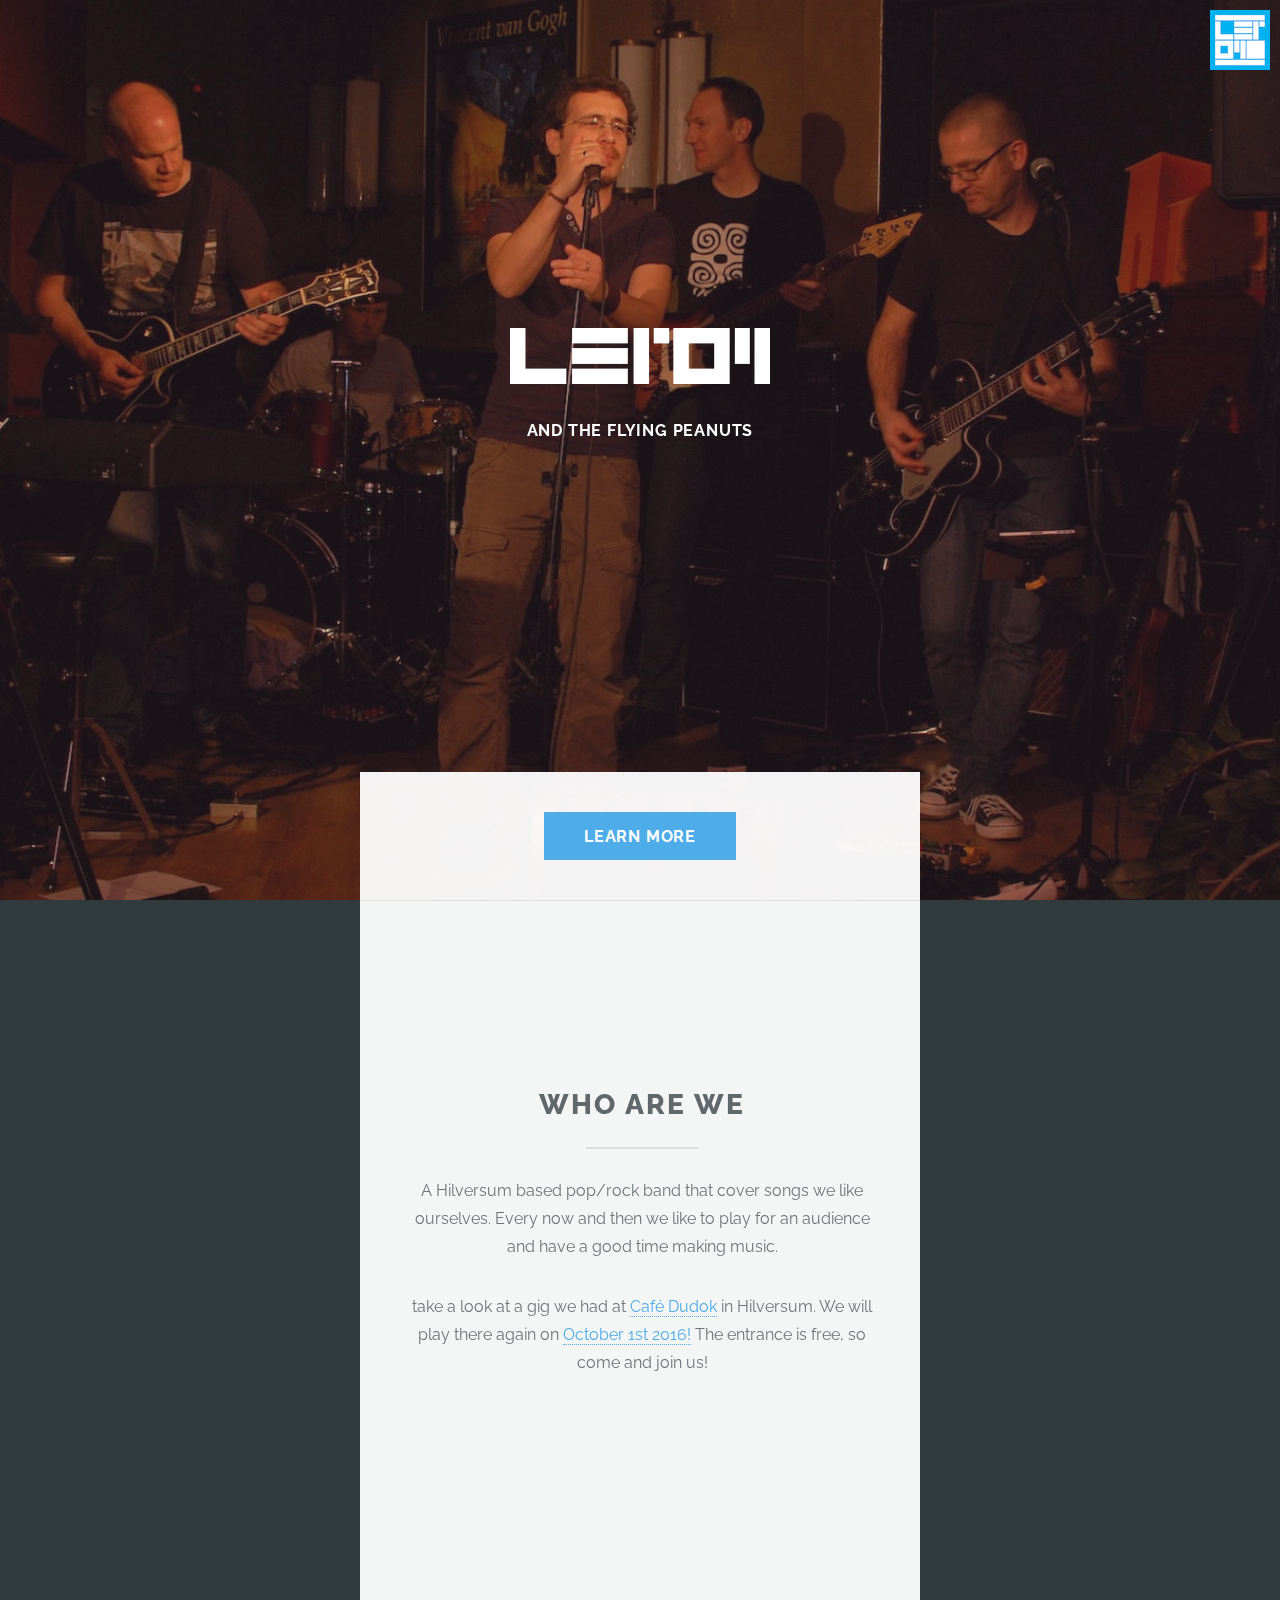
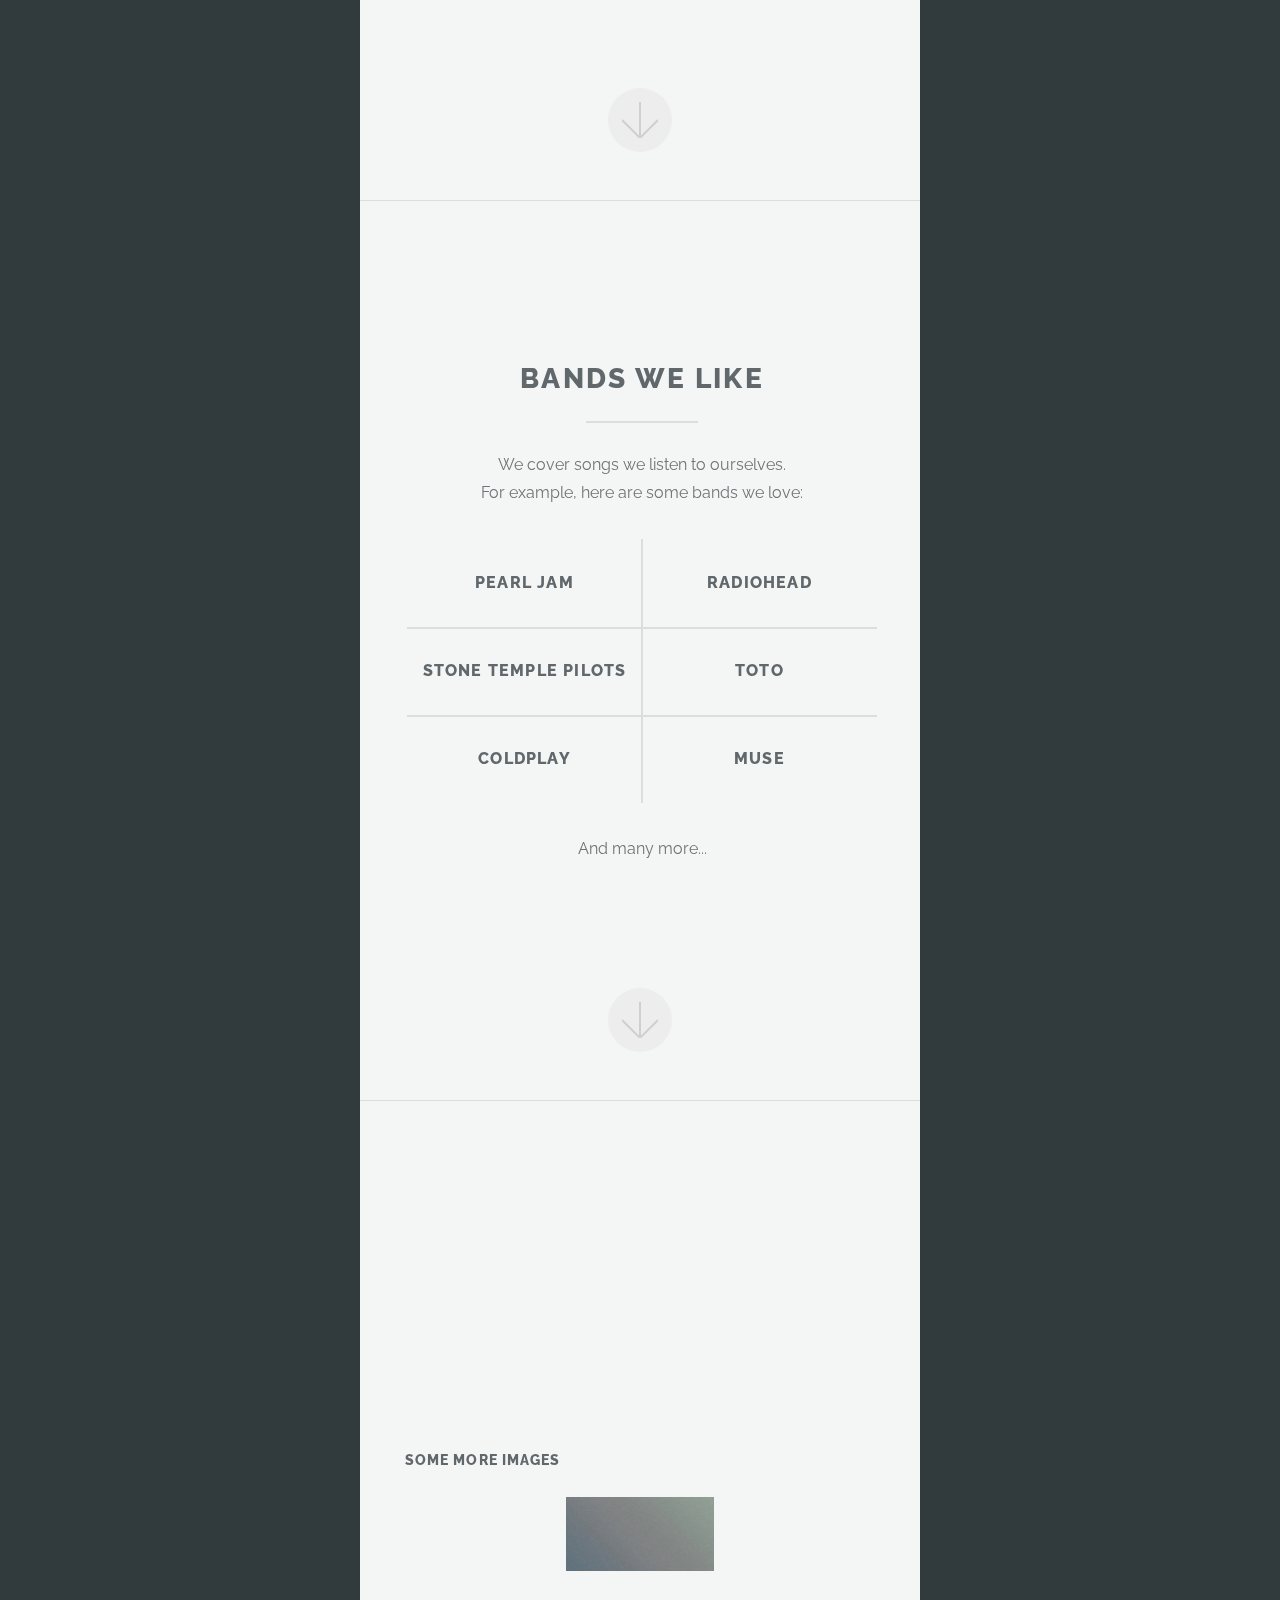
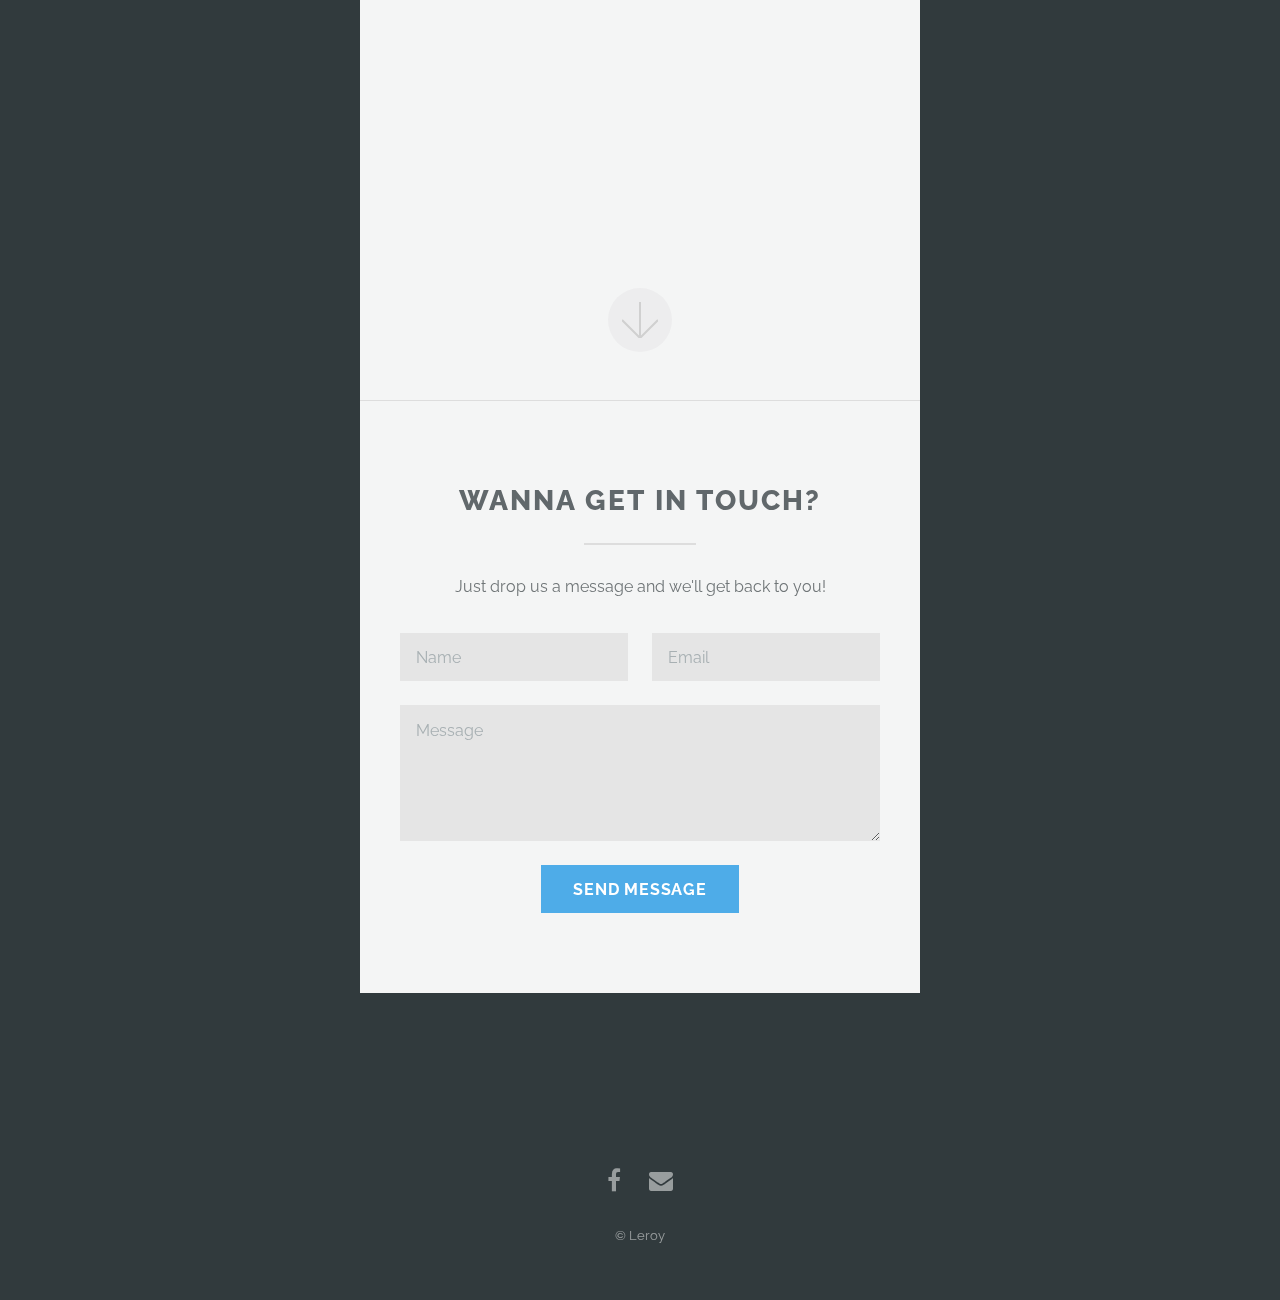
==== index.html @ 30d1f4ce "updates" ====
<!DOCTYPE HTML>
<html>
	<head>
		<title>Leroy and the flying peanuts</title>
		<meta charset="utf-8" />
		<meta name="viewport" content="width=device-width, initial-scale=1" />
    <link rel="icon" type="image/png" href="favicon-32x32.png" sizes="32x32" />
    <link rel="icon" type="image/png" href="favicon-16x16.png" sizes="16x16" />
    <!--[if lte IE 8]><script src="assets/js/ie/html5shiv.js"></script><![endif]-->
		<link rel="stylesheet" href="assets/css/main.css" />
		<!--[if lte IE 8]><link rel="stylesheet" href="assets/css/ie8.css" /><![endif]-->
		<!--[if lte IE 9]><link rel="stylesheet" href="assets/css/ie9.css" /><![endif]-->
	</head>
	<body>

		<!-- Header -->
			<section id="header">
				<header class="major">
          <img class="fit" src="images/logo02.png" alt="Leroy" />
					<p>and the flying peanuts</p>
				</header>
				<div class="container">
					<ul class="actions">
						<li><a href="#one" class="button special scrolly">Learn more</a></li>
					</ul>
				</div>
			</section>

		<!-- One -->
			<section id="one" class="main special">
				<div class="container">
					<span class="image fit primary"><img src="images/pic01.jpg" alt="" /></span>
					<div class="content">
						<header class="major">
							<h2>Who are we</h2>
						</header>
						<p>A Hilversum based pop/rock band that cover songs we like ourselves. Every now and then we like to play for an audience and have a good time making music.</p>
            <p>take a look at a gig we had at <a href="http://www.cafedudok.com" target="new">Café Dudok</a> in Hilversum. We will play there again on <a href="https://www.facebook.com/events/167797333655129/" target="facebook">October 1st 2016!</a> The entrance is free, so come and join us!</p>
            <iframe width="288" src="//www.youtube.com/embed/C-RcfwlR0Xs?showinfo=0" frameborder="0" allowfullscreen></iframe>
					</div>
					<a href="#two" class="goto-next scrolly">Next</a>
				</div>
			</section>

		<!-- Two -->
			<section id="two" class="main special">
				<div class="container">
					<span class="image fit primary"><img src="images/pic02.jpg" alt="" /></span>
					<div class="content">
						<header class="major">
							<h2>Bands we like</h2>
						</header>
						<p>We cover songs we listen to ourselves. <br>For example, here are some bands we love:</p>
						<ul class="icons-grid">
							<li>
								<!--<span class="icon major fa-camera-retro"></span>-->
								<h3>Pearl Jam</h3>
							</li>
              <li>
                <!--<span class="icon major fa-coffee"></span>-->
                <h3>Radiohead</h3>
              </li>
              <li>
                <!--<span class="icon major fa-camera-retro"></span>-->
                <h3>Stone Temple Pilots</h3>
              </li>
							<li>
								<!--<span class="icon major fa-pencil"></span>-->
								<h3>Toto</h3>
							</li>
							<li>
								<!--<span class="icon major fa-code"></span>-->
								<h3>Coldplay</h3>
							</li>
							<li>
								<!--<span class="icon major fa-coffee"></span>-->
								<h3>Muse</h3>
							</li>
							<!--<li>-->
								<!--&lt;!&ndash;<span class="icon major fa-coffee"></span>&ndash;&gt;-->
								<!--<h3>The killers</h3>-->
							<!--</li>-->
							<!--<li>-->
								<!--&lt;!&ndash;<span class="icon major fa-coffee"></span>&ndash;&gt;-->
								<!--<h3>Triggerfinger</h3>-->
							<!--</li>-->
							<!--<li>-->
								<!--&lt;!&ndash;<span class="icon major fa-coffee"></span>&ndash;&gt;-->
								<!--<h3>Greenday</h3>-->
							<!--</li>-->
							<!--<li>-->
								<!--&lt;!&ndash;<span class="icon major fa-coffee"></span>&ndash;&gt;-->
								<!--<h3>Muse</h3>-->
							<!--</li>-->
							<!--<li>-->
								<!--&lt;!&ndash;<span class="icon major fa-coffee"></span>&ndash;&gt;-->
								<!--<h3>Foo Fighters</h3>-->
							<!--</li>-->
							<!--<li>-->
								<!--&lt;!&ndash;<span class="icon major fa-coffee"></span>&ndash;&gt;-->
								<!--<h3>Stone Temple Pilots</h3>-->
							<!--</li>-->
						</ul>
            <p>And many more...</p>
					</div>
					<a href="#four" class="goto-next scrolly">Next</a>
				</div>
			</section>

		<!-- Three -->
			<!--<section id="three" class="main special">-->
				<!--<div class="container">-->
					<!--<span class="image fit primary"><img src="images/pic03.jpg" alt="" /></span>-->
					<!--<div class="content">-->
						<!--<header class="major">-->
							<!--<h2>Wanna get in touch?</h2>-->
						<!--</header>-->
            <!--<p>Just drop us a message and we'll get back to you!</p>-->
            <!--<ul class="actions">-->
              <!--<li><a href="#footer" class="button special scrolly">Contact</a></li>-->
            <!--</ul>-->
					<!--</div>-->
					<!--<a href="#footer" class="goto-next scrolly">Next</a>-->
				<!--</div>-->
			<!--</section>-->

		<!-- Four -->
			<section id="four" class="main">
				<div class="container">
					<div class="content">
						<!--<header class="major">-->
							<!--<h2>Elements</h2>-->
						<!--</header>-->
						<!--<section>-->
							<!--<h4>Text</h4>-->
							<!--<p>This is <b>bold</b> and this is <strong>strong</strong>. This is <i>italic</i> and this is <em>emphasized</em>.-->
							<!--This is <sup>superscript</sup> text and this is <sub>subscript</sub> text.-->
							<!--This is <u>underlined</u> and this is code: <code>for (;;) { ... }</code>. Finally, <a href="#">this is a link</a>.</p>-->
							<!--<hr />-->
							<!--<header>-->
								<!--<h4>Heading with a Subtitle</h4>-->
								<!--<p>Lorem ipsum dolor sit amet nullam id egestas urna aliquam</p>-->
							<!--</header>-->
							<!--<p>Nunc lacinia ante nunc ac lobortis. Interdum adipiscing gravida odio porttitor sem non mi integer non faucibus ornare mi ut ante amet placerat aliquet. Volutpat eu sed ante lacinia sapien lorem accumsan varius montes viverra nibh in adipiscing blandit tempus accumsan.</p>-->
							<!--<header>-->
								<!--<h5>Heading with a Subtitle</h5>-->
								<!--<p>Lorem ipsum dolor sit amet nullam id egestas urna aliquam</p>-->
							<!--</header>-->
							<!--<p>Nunc lacinia ante nunc ac lobortis. Interdum adipiscing gravida odio porttitor sem non mi integer non faucibus ornare mi ut ante amet placerat aliquet. Volutpat eu sed ante lacinia sapien lorem accumsan varius montes viverra nibh in adipiscing blandit tempus accumsan.</p>-->
							<!--<hr />-->
							<!--<h2>Heading Level 2</h2>-->
							<!--<h3>Heading Level 3</h3>-->
							<!--<h4>Heading Level 4</h4>-->
							<!--<h5>Heading Level 5</h5>-->
							<!--<h6>Heading Level 6</h6>-->
							<!--<hr />-->
							<!--<h5>Blockquote</h5>-->
							<!--<blockquote>Fringilla nisl. Donec accumsan interdum nisi, quis tincidunt felis sagittis eget tempus euismod. Vestibulum ante ipsum primis in faucibus vestibulum. Blandit adipiscing eu felis iaculis volutpat ac adipiscing accumsan faucibus. Vestibulum ante ipsum primis in faucibus lorem ipsum dolor sit amet nullam adipiscing eu felis.</blockquote>-->
							<!--<h5>Preformatted</h5>-->
							<!--<pre><code>i = 0;-->

<!--while (!deck.isInOrder()) {-->
<!--print 'Iteration ' + i;-->
<!--deck.shuffle();-->
<!--i++;-->
<!--}-->

<!--print 'It took ' + i + ' iterations to sort the deck.';</code></pre>-->
						<!--</section>-->

						<!--<section>-->
							<!--<h4>Lists</h4>-->
							<!--<div class="row">-->
								<!--<div class="6u 12u$(medium)">-->
									<!--<h5>Unordered</h5>-->
									<!--<ul>-->
										<!--<li>Dolor pulvinar etiam.</li>-->
										<!--<li>Sagittis adipiscing.</li>-->
										<!--<li>Felis enim feugiat.</li>-->
									<!--</ul>-->
									<!--<h5>Alternate</h5>-->
									<!--<ul class="alt">-->
										<!--<li>Dolor pulvinar etiam.</li>-->
										<!--<li>Sagittis adipiscing.</li>-->
										<!--<li>Felis enim feugiat.</li>-->
									<!--</ul>-->
								<!--</div>-->
								<!--<div class="6u$ 12u(medium)">-->
									<!--<h5>Ordered</h5>-->
									<!--<ol>-->
										<!--<li>Dolor pulvinar etiam.</li>-->
										<!--<li>Etiam vel felis viverra.</li>-->
										<!--<li>Felis enim feugiat.</li>-->
										<!--<li>Dolor pulvinar etiam.</li>-->
										<!--<li>Etiam vel felis lorem.</li>-->
										<!--<li>Felis enim et feugiat.</li>-->
									<!--</ol>-->
									<!--<h5>Icons</h5>-->
									<!--<ul class="icons">-->
										<!--<li><a href="#" class="icon fa-twitter"><span class="label">Twitter</span></a></li>-->
										<!--<li><a href="#" class="icon fa-facebook"><span class="label">Facebook</span></a></li>-->
										<!--<li><a href="#" class="icon fa-instagram"><span class="label">Instagram</span></a></li>-->
										<!--<li><a href="#" class="icon fa-github"><span class="label">Github</span></a></li>-->
									<!--</ul>-->
								<!--</div>-->
							<!--</div>-->
							<!--<h5>Actions</h5>-->
							<!--<ul class="actions">-->
								<!--<li><a href="#" class="button special">Default</a></li>-->
								<!--<li><a href="#" class="button">Default</a></li>-->
							<!--</ul>-->
							<!--<ul class="actions small">-->
								<!--<li><a href="#" class="button special small">Small</a></li>-->
								<!--<li><a href="#" class="button small">Small</a></li>-->
							<!--</ul>-->
							<!--<div class="row">-->
								<!--<div class="6u 12u$(small)">-->
									<!--<ul class="actions vertical">-->
										<!--<li><a href="#" class="button special">Default</a></li>-->
										<!--<li><a href="#" class="button">Default</a></li>-->
									<!--</ul>-->
								<!--</div>-->
								<!--<div class="6u$ 12u$(small)">-->
									<!--<ul class="actions vertical small">-->
										<!--<li><a href="#" class="button special small">Small</a></li>-->
										<!--<li><a href="#" class="button small">Small</a></li>-->
									<!--</ul>-->
								<!--</div>-->
								<!--<div class="6u 12u$(small)">-->
									<!--<ul class="actions vertical">-->
										<!--<li><a href="#" class="button special fit">Default</a></li>-->
										<!--<li><a href="#" class="button fit">Default</a></li>-->
									<!--</ul>-->
								<!--</div>-->
								<!--<div class="6u$ 12u$(small)">-->
									<!--<ul class="actions vertical small">-->
										<!--<li><a href="#" class="button special small fit">Small</a></li>-->
										<!--<li><a href="#" class="button small fit">Small</a></li>-->
									<!--</ul>-->
								<!--</div>-->
							<!--</div>-->
						<!--</section>-->

						<!--<section>-->
							<!--<h4>Table</h4>-->
							<!--<h5>Default</h5>-->
							<!--<div class="table-wrapper">-->
								<!--<table>-->
									<!--<thead>-->
										<!--<tr>-->
											<!--<th>Name</th>-->
											<!--<th>Description</th>-->
											<!--<th>Price</th>-->
										<!--</tr>-->
									<!--</thead>-->
									<!--<tbody>-->
										<!--<tr>-->
											<!--<td>Item One</td>-->
											<!--<td>Ante turpis integer aliquet porttitor.</td>-->
											<!--<td>29.99</td>-->
										<!--</tr>-->
										<!--<tr>-->
											<!--<td>Item Two</td>-->
											<!--<td>Vis ac commodo adipiscing arcu aliquet.</td>-->
											<!--<td>19.99</td>-->
										<!--</tr>-->
										<!--<tr>-->
											<!--<td>Item Three</td>-->
											<!--<td> Morbi faucibus arcu accumsan lorem.</td>-->
											<!--<td>29.99</td>-->
										<!--</tr>-->
										<!--<tr>-->
											<!--<td>Item Four</td>-->
											<!--<td>Vitae integer tempus condimentum.</td>-->
											<!--<td>19.99</td>-->
										<!--</tr>-->
										<!--<tr>-->
											<!--<td>Item Five</td>-->
											<!--<td>Ante turpis integer aliquet porttitor.</td>-->
											<!--<td>29.99</td>-->
										<!--</tr>-->
									<!--</tbody>-->
									<!--<tfoot>-->
										<!--<tr>-->
											<!--<td colspan="2"></td>-->
											<!--<td>100.00</td>-->
										<!--</tr>-->
									<!--</tfoot>-->
								<!--</table>-->
							<!--</div>-->

							<!--<h5>Alternate</h5>-->
							<!--<div class="table-wrapper">-->
								<!--<table class="alt">-->
									<!--<thead>-->
										<!--<tr>-->
											<!--<th>Name</th>-->
											<!--<th>Description</th>-->
											<!--<th>Price</th>-->
										<!--</tr>-->
									<!--</thead>-->
									<!--<tbody>-->
										<!--<tr>-->
											<!--<td>Item One</td>-->
											<!--<td>Ante turpis integer aliquet porttitor.</td>-->
											<!--<td>29.99</td>-->
										<!--</tr>-->
										<!--<tr>-->
											<!--<td>Item Two</td>-->
											<!--<td>Vis ac commodo adipiscing arcu aliquet.</td>-->
											<!--<td>19.99</td>-->
										<!--</tr>-->
										<!--<tr>-->
											<!--<td>Item Three</td>-->
											<!--<td> Morbi faucibus arcu accumsan lorem.</td>-->
											<!--<td>29.99</td>-->
										<!--</tr>-->
										<!--<tr>-->
											<!--<td>Item Four</td>-->
											<!--<td>Vitae integer tempus condimentum.</td>-->
											<!--<td>19.99</td>-->
										<!--</tr>-->
										<!--<tr>-->
											<!--<td>Item Five</td>-->
											<!--<td>Ante turpis integer aliquet porttitor.</td>-->
											<!--<td>29.99</td>-->
										<!--</tr>-->
									<!--</tbody>-->
									<!--<tfoot>-->
										<!--<tr>-->
											<!--<td colspan="2"></td>-->
											<!--<td>100.00</td>-->
										<!--</tr>-->
									<!--</tfoot>-->
								<!--</table>-->
							<!--</div>-->
						<!--</section>-->

						<!--<section>-->
							<!--<h4>Buttons</h4>-->
							<!--<ul class="actions">-->
								<!--<li><a href="#" class="button special">Special</a></li>-->
								<!--<li><a href="#" class="button">Default</a></li>-->
							<!--</ul>-->
							<!--<ul class="actions">-->
								<!--<li><a href="#" class="button">Default</a></li>-->
								<!--<li><a href="#" class="button small">Small</a></li>-->
							<!--</ul>-->
							<!--<ul class="actions fit">-->
								<!--<li><a href="#" class="button special fit">Fit</a></li>-->
								<!--<li><a href="#" class="button fit">Fit</a></li>-->
							<!--</ul>-->
							<!--<ul class="actions fit small">-->
								<!--<li><a href="#" class="button special fit small">Fit + Small</a></li>-->
								<!--<li><a href="#" class="button fit small">Fit + Small</a></li>-->
							<!--</ul>-->
							<!--<ul class="actions">-->
								<!--<li><a href="#" class="button special icon fa-download">Icon</a></li>-->
								<!--<li><a href="#" class="button icon fa-download">Icon</a></li>-->
							<!--</ul>-->
							<!--<ul class="actions">-->
								<!--<li><span class="button special disabled">Disabled</span></li>-->
								<!--<li><span class="button disabled">Disabled</span></li>-->
							<!--</ul>-->
						<!--</section>-->

						<!--<section>-->
							<!--<h4>Form</h4>-->
							<!--<form method="post" action="#">-->
								<!--<div class="row uniform">-->
									<!--<div class="6u 12u$(xsmall)">-->
										<!--<input type="text" name="demo-name" id="demo-name" value="" placeholder="Name" />-->
									<!--</div>-->
									<!--<div class="6u$ 12u$(xsmall)">-->
										<!--<input type="email" name="demo-email" id="demo-email" value="" placeholder="Email" />-->
									<!--</div>-->
									<!--<div class="12u$">-->
										<!--<div class="select-wrapper">-->
											<!--<select name="demo-category" id="demo-category">-->
												<!--<option value="">- Category -</option>-->
												<!--<option value="1">Manufacturing</option>-->
												<!--<option value="1">Shipping</option>-->
												<!--<option value="1">Administration</option>-->
												<!--<option value="1">Human Resources</option>-->
											<!--</select>-->
										<!--</div>-->
									<!--</div>-->
									<!--<div class="4u 12u$(small)">-->
										<!--<input type="radio" id="demo-priority-low" name="demo-priority" checked>-->
										<!--<label for="demo-priority-low">Low</label>-->
									<!--</div>-->
									<!--<div class="4u 12u$(small)">-->
										<!--<input type="radio" id="demo-priority-normal" name="demo-priority">-->
										<!--<label for="demo-priority-normal">Normal</label>-->
									<!--</div>-->
									<!--<div class="4u$ 12u$(small)">-->
										<!--<input type="radio" id="demo-priority-high" name="demo-priority">-->
										<!--<label for="demo-priority-high">High</label>-->
									<!--</div>-->
									<!--<div class="6u 12u$(small)">-->
										<!--<input type="checkbox" id="demo-copy" name="demo-copy">-->
										<!--<label for="demo-copy">Email me a copy</label>-->
									<!--</div>-->
									<!--<div class="6u$ 12u$(small)">-->
										<!--<input type="checkbox" id="demo-human" name="demo-human" checked>-->
										<!--<label for="demo-human">Not a robot</label>-->
									<!--</div>-->
									<!--<div class="12u$">-->
										<!--<textarea name="demo-message" id="demo-message" placeholder="Enter your message" rows="6"></textarea>-->
									<!--</div>-->
									<!--<div class="12u$">-->
										<!--<ul class="actions">-->
											<!--<li><input type="submit" value="Send Message" class="special" /></li>-->
											<!--<li><input type="reset" value="Reset" /></li>-->
										<!--</ul>-->
									<!--</div>-->
								<!--</div>-->
							<!--</form>-->
						<!--</section>-->

						<section>
							<h4>Some more images</h4>
							<!--<h5>Fit</h5>-->
							<div class="box alt">
								<div class="row uniform 50%">
									<div class="12u"><span class="image fit"><img src="images/pic08.jpg" alt="" /></span></div>
									<div class="4u"><span class="image fit"><img src="images/pic06.jpg" alt="" /></span></div>
									<div class="4u"><span class="image fit"><img src="images/pic04.jpg" alt="" /></span></div>
									<div class="4u"><span class="image fit"><img src="images/pic07.jpg" alt="" /></span></div>
									<div class="4u"><span class="image fit"><img src="images/pic09.jpg" alt="" /></span></div>
									<div class="4u"><span class="image fit"><img src="images/pic10.jpg" alt="" /></span></div>
									<div class="4u"><span class="image fit"><img src="images/pic11.jpg" alt="" /></span></div>
								</div>
							</div>
							<!--<h5>Left &amp; Right</h5>-->
							<!--<p><span class="image left"><img src="images/pic05.jpg" alt="" /></span>Fringilla nisl. Donec accumsan interdum nisi, quis tincidunt felis sagittis eget. tempus euismod. Vestibulum ante ipsum primis in faucibus vestibulum. Blandit adipiscing eu felis iaculis volutpat ac adipiscing accumsan eu faucibus. Integer ac pellentesque praesent tincidunt felis sagittis eget. tempus euismod. Vestibulum ante ipsum primis in faucibus vestibulum. Blandit adipiscing eu felis iaculis volutpat ac adipiscing accumsan eu faucibus. Integer ac pellentesque praesent. Donec accumsan interdum nisi, quis tincidunt felis sagittis eget. tempus euismod. Vestibulum ante ipsum primis in faucibus vestibulum. Blandit adipiscing eu felis iaculis volutpat ac adipiscing accumsan eu faucibus. Integer ac pellentesque praesent tincidunt felis sagittis eget. tempus euismod. Vestibulum ante ipsum primis in faucibus vestibulum. Blandit adipiscing eu felis iaculis volutpat ac adipiscing accumsan eu faucibus. Integer ac pellentesque praesent.</p>-->
							<!--<p><span class="image right"><img src="images/pic05.jpg" alt="" /></span>Fringilla nisl. Donec accumsan interdum nisi, quis tincidunt felis sagittis eget. tempus euismod. Vestibulum ante ipsum primis in faucibus vestibulum. Blandit adipiscing eu felis iaculis volutpat ac adipiscing accumsan eu faucibus. Integer ac pellentesque praesent tincidunt felis sagittis eget. tempus euismod. Vestibulum ante ipsum primis in faucibus vestibulum. Blandit adipiscing eu felis iaculis volutpat ac adipiscing accumsan eu faucibus. Integer ac pellentesque praesent. Donec accumsan interdum nisi, quis tincidunt felis sagittis eget. tempus euismod. Vestibulum ante ipsum primis in faucibus vestibulum. Blandit adipiscing eu felis iaculis volutpat ac adipiscing accumsan eu faucibus. Integer ac pellentesque praesent tincidunt felis sagittis eget. tempus euismod. Vestibulum ante ipsum primis in faucibus vestibulum. Blandit adipiscing eu felis iaculis volutpat ac adipiscing accumsan eu faucibus. Integer ac pellentesque praesent.</p>-->
						</section>

					</div>
					<a href="#footer" class="goto-next scrolly">Next</a>
				</div>
			</section>

		<!-- Footer -->
			<section id="footer">
				<div class="container">
					<header class="major">
						<h2>Wanna get in touch?</h2>
					</header>
          <p>Just drop us a message and we'll get back to you!</p>
					<form action="https://formspree.io/leroybandhilversum@gmail.com" method="POST">
						<div class="row uniform">
							<div class="6u 12u$(xsmall)"><input type="text" name="name" id="name" placeholder="Name" /></div>
							<div class="6u$ 12u$(xsmall)"><input type="email" name="email" id="email" placeholder="Email" /></div>
							<div class="12u$"><textarea name="message" id="message" placeholder="Message" rows="4"></textarea></div>
							<div class="12u$">
								<ul class="actions">
									<li><input type="submit" value="Send Message" class="special" /></li>
								</ul>
							</div>
						</div>
            <input type="hidden" name="_next" value="http://www.leroyandtheflyingpeanuts.com" />
					</form>
        </div>
				<footer>
					<ul class="icons">
						<!--<li><a href="#" class="icon alt fa-twitter"><span class="label">Twitter</span></a></li>-->
						<li><a href="https://www.facebook.com/events/167797333655129/" class="icon alt fa-facebook"><span class="label">Facebook</span></a></li>
						<!--<li><a href="#" class="icon alt fa-instagram"><span class="label">Instagram</span></a></li>-->
						<!--<li><a href="#" class="icon alt fa-dribbble"><span class="label">Dribbble</span></a></li>-->
						<li><a href="mailto:leroybandhilversum@gmail.com" target="_top" class="icon alt fa-envelope"><span class="label">Email</span></a></li>
					</ul>
					<ul class="copyright">
						<li>&copy; Leroy</li>
					</ul>
				</footer>
			</section>

    <div id="logo"></div>

		<!-- Scripts -->
			<script src="assets/js/jquery.min.js"></script>
			<script src="assets/js/jquery.scrollex.min.js"></script>
			<script src="assets/js/jquery.scrolly.min.js"></script>
			<script src="assets/js/skel.min.js"></script>
			<script src="assets/js/util.js"></script>
			<!--[if lte IE 8]><script src="assets/js/ie/respond.min.js"></script><![endif]-->
			<script src="assets/js/main.js"></script>

	</body>
</html>
---- assets/css/main.css ----
@import url("font-awesome.min.css");
@import url("http://fonts.googleapis.com/css?family=Raleway:400,400italic,700,800");

/*
	Highlights by HTML5 UP
	html5up.net | @ajlkn
	Free for personal and commercial use under the CCA 3.0 license (html5up.net/license)
*/

/* Reset */

	html, body, div, span, applet, object, iframe, h1, h2, h3, h4, h5, h6, p, blockquote, pre, a, abbr, acronym, address, big, cite, code, del, dfn, em, img, ins, kbd, q, s, samp, small, strike, strong, sub, sup, tt, var, b, u, i, center, dl, dt, dd, ol, ul, li, fieldset, form, label, legend, table, caption, tbody, tfoot, thead, tr, th, td, article, aside, canvas, details, embed, figure, figcaption, footer, header, hgroup, menu, nav, output, ruby, section, summary, time, mark, audio, video {
		margin: 0;
		padding: 0;
		border: 0;
		font-size: 100%;
		font: inherit;
		vertical-align: baseline;
	}

#logo {
  position: fixed;
  top: 10px;
  right: 10px;
  background-image: url("/images/logo01.png");
  width: 60px;
  height: 60px;
}

	article, aside, details, figcaption, figure, footer, header, hgroup, menu, nav, section {
		display: block;
	}

	body {
		line-height: 1;
	}

	ol, ul {
		list-style: none;
	}

	blockquote, q {
		quotes: none;
	}

	blockquote:before, blockquote:after, q:before, q:after {
		content: '';
		content: none;
	}

	table {
		border-collapse: collapse;
		border-spacing: 0;
	}

	body {
		-webkit-text-size-adjust: none;
	}

/* Box Model */

	*, *:before, *:after {
		-moz-box-sizing: border-box;
		-webkit-box-sizing: border-box;
		box-sizing: border-box;
	}

/* Containers */

	.container {
		margin-left: auto;
		margin-right: auto;
	}

	.container.\31 25\25 {
		width: 100%;
		max-width: 43.75em;
		min-width: 35em;
	}

	.container.\37 5\25 {
		width: 26.25em;
	}

	.container.\35 0\25 {
		width: 17.5em;
	}

	.container.\32 5\25 {
		width: 8.75em;
	}

	.container {
		width: 35em;
	}

	@media screen and (max-width: 1680px) {

		.container.\31 25\25 {
			width: 100%;
			max-width: 43.75em;
			min-width: 35em;
		}

		.container.\37 5\25 {
			width: 26.25em;
		}

		.container.\35 0\25 {
			width: 17.5em;
		}

		.container.\32 5\25 {
			width: 8.75em;
		}

		.container {
			width: 35em;
		}

	}

	@media screen and (max-width: 980px) {

		.container.\31 25\25 {
			width: 100%;
			max-width: 100%;
			min-width: 80%;
		}

		.container.\37 5\25 {
			width: 60%;
		}

		.container.\35 0\25 {
			width: 40%;
		}

		.container.\32 5\25 {
			width: 20%;
		}

		.container {
			width: 80%;
		}

	}

	@media screen and (max-width: 736px) {

    #logo {
      display: none;
    }

    .container.\31 25\25 {
			width: 100%;
			max-width: 100%;
			min-width: 80%;
		}

		.container.\37 5\25 {
			width: 60%;
		}

		.container.\35 0\25 {
			width: 40%;
		}

		.container.\32 5\25 {
			width: 20%;
		}

		.container {
			width: 80%;
		}

	}

	@media screen and (max-width: 480px) {

    #logo {
      display: none;
    }

		.container.\31 25\25 {
			width: 100%;
			max-width: 125%;
			min-width: 100%;
		}

		.container.\37 5\25 {
			width: 75%;
		}

		.container.\35 0\25 {
			width: 50%;
		}

		.container.\32 5\25 {
			width: 25%;
		}

		.container {
			width: 100%;
		}

	}

/* Grid */

	.row {
		border-bottom: solid 1px transparent;
		-moz-box-sizing: border-box;
		-webkit-box-sizing: border-box;
		box-sizing: border-box;
	}

	.row > * {
		float: left;
		-moz-box-sizing: border-box;
		-webkit-box-sizing: border-box;
		box-sizing: border-box;
	}

	.row:after, .row:before {
		content: '';
		display: block;
		clear: both;
		height: 0;
	}

	.row.uniform > * > :first-child {
		margin-top: 0;
	}

	.row.uniform > * > :last-child {
		margin-bottom: 0;
	}

	.row.\30 \25 > * {
		padding: 0 0 0 0em;
	}

	.row.\30 \25 {
		margin: 0 0 -1px 0em;
	}

	.row.uniform.\30 \25 > * {
		padding: 0em 0 0 0em;
	}

	.row.uniform.\30 \25 {
		margin: 0em 0 -1px 0em;
	}

	.row > * {
		padding: 0 0 0 1.5em;
	}

	.row {
		margin: 0 0 -1px -1.5em;
	}

	.row.uniform > * {
		padding: 1.5em 0 0 1.5em;
	}

	.row.uniform {
		margin: -1.5em 0 -1px -1.5em;
	}

	.row.\32 00\25 > * {
		padding: 0 0 0 3em;
	}

	.row.\32 00\25 {
		margin: 0 0 -1px -3em;
	}

	.row.uniform.\32 00\25 > * {
		padding: 3em 0 0 3em;
	}

	.row.uniform.\32 00\25 {
		margin: -3em 0 -1px -3em;
	}

	.row.\31 50\25 > * {
		padding: 0 0 0 2.25em;
	}

	.row.\31 50\25 {
		margin: 0 0 -1px -2.25em;
	}

	.row.uniform.\31 50\25 > * {
		padding: 2.25em 0 0 2.25em;
	}

	.row.uniform.\31 50\25 {
		margin: -2.25em 0 -1px -2.25em;
	}

	.row.\35 0\25 > * {
		padding: 0 0 0 0.75em;
	}

	.row.\35 0\25 {
		margin: 0 0 -1px -0.75em;
	}

	.row.uniform.\35 0\25 > * {
		padding: 0.75em 0 0 0.75em;
	}

	.row.uniform.\35 0\25 {
		margin: -0.75em 0 -1px -0.75em;
	}

	.row.\32 5\25 > * {
		padding: 0 0 0 0.375em;
	}

	.row.\32 5\25 {
		margin: 0 0 -1px -0.375em;
	}

	.row.uniform.\32 5\25 > * {
		padding: 0.375em 0 0 0.375em;
	}

	.row.uniform.\32 5\25 {
		margin: -0.375em 0 -1px -0.375em;
	}

	.\31 2u, .\31 2u\24 {
		width: 100%;
		clear: none;
		margin-left: 0;
	}

	.\31 1u, .\31 1u\24 {
		width: 91.6666666667%;
		clear: none;
		margin-left: 0;
	}

	.\31 0u, .\31 0u\24 {
		width: 83.3333333333%;
		clear: none;
		margin-left: 0;
	}

	.\39 u, .\39 u\24 {
		width: 75%;
		clear: none;
		margin-left: 0;
	}

	.\38 u, .\38 u\24 {
		width: 66.6666666667%;
		clear: none;
		margin-left: 0;
	}

	.\37 u, .\37 u\24 {
		width: 58.3333333333%;
		clear: none;
		margin-left: 0;
	}

	.\36 u, .\36 u\24 {
		width: 50%;
		clear: none;
		margin-left: 0;
	}

	.\35 u, .\35 u\24 {
		width: 41.6666666667%;
		clear: none;
		margin-left: 0;
	}

	.\34 u, .\34 u\24 {
		width: 33.3333333333%;
		clear: none;
		margin-left: 0;
	}

	.\33 u, .\33 u\24 {
		width: 25%;
		clear: none;
		margin-left: 0;
	}

	.\32 u, .\32 u\24 {
		width: 16.6666666667%;
		clear: none;
		margin-left: 0;
	}

	.\31 u, .\31 u\24 {
		width: 8.3333333333%;
		clear: none;
		margin-left: 0;
	}

	.\31 2u\24 + *,
	.\31 1u\24 + *,
	.\31 0u\24 + *,
	.\39 u\24 + *,
	.\38 u\24 + *,
	.\37 u\24 + *,
	.\36 u\24 + *,
	.\35 u\24 + *,
	.\34 u\24 + *,
	.\33 u\24 + *,
	.\32 u\24 + *,
	.\31 u\24 + * {
		clear: left;
	}

	.\-11u {
		margin-left: 91.66667%;
	}

	.\-10u {
		margin-left: 83.33333%;
	}

	.\-9u {
		margin-left: 75%;
	}

	.\-8u {
		margin-left: 66.66667%;
	}

	.\-7u {
		margin-left: 58.33333%;
	}

	.\-6u {
		margin-left: 50%;
	}

	.\-5u {
		margin-left: 41.66667%;
	}

	.\-4u {
		margin-left: 33.33333%;
	}

	.\-3u {
		margin-left: 25%;
	}

	.\-2u {
		margin-left: 16.66667%;
	}

	.\-1u {
		margin-left: 8.33333%;
	}

	@media screen and (max-width: 1680px) {

		.row > * {
			padding: 0 0 0 1.5em;
		}

		.row {
			margin: 0 0 -1px -1.5em;
		}

		.row.uniform > * {
			padding: 1.5em 0 0 1.5em;
		}

		.row.uniform {
			margin: -1.5em 0 -1px -1.5em;
		}

		.row.\32 00\25 > * {
			padding: 0 0 0 3em;
		}

		.row.\32 00\25 {
			margin: 0 0 -1px -3em;
		}

		.row.uniform.\32 00\25 > * {
			padding: 3em 0 0 3em;
		}

		.row.uniform.\32 00\25 {
			margin: -3em 0 -1px -3em;
		}

		.row.\31 50\25 > * {
			padding: 0 0 0 2.25em;
		}

		.row.\31 50\25 {
			margin: 0 0 -1px -2.25em;
		}

		.row.uniform.\31 50\25 > * {
			padding: 2.25em 0 0 2.25em;
		}

		.row.uniform.\31 50\25 {
			margin: -2.25em 0 -1px -2.25em;
		}

		.row.\35 0\25 > * {
			padding: 0 0 0 0.75em;
		}

		.row.\35 0\25 {
			margin: 0 0 -1px -0.75em;
		}

		.row.uniform.\35 0\25 > * {
			padding: 0.75em 0 0 0.75em;
		}

		.row.uniform.\35 0\25 {
			margin: -0.75em 0 -1px -0.75em;
		}

		.row.\32 5\25 > * {
			padding: 0 0 0 0.375em;
		}

		.row.\32 5\25 {
			margin: 0 0 -1px -0.375em;
		}

		.row.uniform.\32 5\25 > * {
			padding: 0.375em 0 0 0.375em;
		}

		.row.uniform.\32 5\25 {
			margin: -0.375em 0 -1px -0.375em;
		}

		.\31 2u\28large\29, .\31 2u\24\28large\29 {
			width: 100%;
			clear: none;
			margin-left: 0;
		}

		.\31 1u\28large\29, .\31 1u\24\28large\29 {
			width: 91.6666666667%;
			clear: none;
			margin-left: 0;
		}

		.\31 0u\28large\29, .\31 0u\24\28large\29 {
			width: 83.3333333333%;
			clear: none;
			margin-left: 0;
		}

		.\39 u\28large\29, .\39 u\24\28large\29 {
			width: 75%;
			clear: none;
			margin-left: 0;
		}

		.\38 u\28large\29, .\38 u\24\28large\29 {
			width: 66.6666666667%;
			clear: none;
			margin-left: 0;
		}

		.\37 u\28large\29, .\37 u\24\28large\29 {
			width: 58.3333333333%;
			clear: none;
			margin-left: 0;
		}

		.\36 u\28large\29, .\36 u\24\28large\29 {
			width: 50%;
			clear: none;
			margin-left: 0;
		}

		.\35 u\28large\29, .\35 u\24\28large\29 {
			width: 41.6666666667%;
			clear: none;
			margin-left: 0;
		}

		.\34 u\28large\29, .\34 u\24\28large\29 {
			width: 33.3333333333%;
			clear: none;
			margin-left: 0;
		}

		.\33 u\28large\29, .\33 u\24\28large\29 {
			width: 25%;
			clear: none;
			margin-left: 0;
		}

		.\32 u\28large\29, .\32 u\24\28large\29 {
			width: 16.6666666667%;
			clear: none;
			margin-left: 0;
		}

		.\31 u\28large\29, .\31 u\24\28large\29 {
			width: 8.3333333333%;
			clear: none;
			margin-left: 0;
		}

		.\31 2u\24\28large\29 + *,
		.\31 1u\24\28large\29 + *,
		.\31 0u\24\28large\29 + *,
		.\39 u\24\28large\29 + *,
		.\38 u\24\28large\29 + *,
		.\37 u\24\28large\29 + *,
		.\36 u\24\28large\29 + *,
		.\35 u\24\28large\29 + *,
		.\34 u\24\28large\29 + *,
		.\33 u\24\28large\29 + *,
		.\32 u\24\28large\29 + *,
		.\31 u\24\28large\29 + * {
			clear: left;
		}

		.\-11u\28large\29 {
			margin-left: 91.66667%;
		}

		.\-10u\28large\29 {
			margin-left: 83.33333%;
		}

		.\-9u\28large\29 {
			margin-left: 75%;
		}

		.\-8u\28large\29 {
			margin-left: 66.66667%;
		}

		.\-7u\28large\29 {
			margin-left: 58.33333%;
		}

		.\-6u\28large\29 {
			margin-left: 50%;
		}

		.\-5u\28large\29 {
			margin-left: 41.66667%;
		}

		.\-4u\28large\29 {
			margin-left: 33.33333%;
		}

		.\-3u\28large\29 {
			margin-left: 25%;
		}

		.\-2u\28large\29 {
			margin-left: 16.66667%;
		}

		.\-1u\28large\29 {
			margin-left: 8.33333%;
		}

	}

	@media screen and (max-width: 980px) {

		.row > * {
			padding: 0 0 0 1.5em;
		}

		.row {
			margin: 0 0 -1px -1.5em;
		}

		.row.uniform > * {
			padding: 1.5em 0 0 1.5em;
		}

		.row.uniform {
			margin: -1.5em 0 -1px -1.5em;
		}

		.row.\32 00\25 > * {
			padding: 0 0 0 3em;
		}

		.row.\32 00\25 {
			margin: 0 0 -1px -3em;
		}

		.row.uniform.\32 00\25 > * {
			padding: 3em 0 0 3em;
		}

		.row.uniform.\32 00\25 {
			margin: -3em 0 -1px -3em;
		}

		.row.\31 50\25 > * {
			padding: 0 0 0 2.25em;
		}

		.row.\31 50\25 {
			margin: 0 0 -1px -2.25em;
		}

		.row.uniform.\31 50\25 > * {
			padding: 2.25em 0 0 2.25em;
		}

		.row.uniform.\31 50\25 {
			margin: -2.25em 0 -1px -2.25em;
		}

		.row.\35 0\25 > * {
			padding: 0 0 0 0.75em;
		}

		.row.\35 0\25 {
			margin: 0 0 -1px -0.75em;
		}

		.row.uniform.\35 0\25 > * {
			padding: 0.75em 0 0 0.75em;
		}

		.row.uniform.\35 0\25 {
			margin: -0.75em 0 -1px -0.75em;
		}

		.row.\32 5\25 > * {
			padding: 0 0 0 0.375em;
		}

		.row.\32 5\25 {
			margin: 0 0 -1px -0.375em;
		}

		.row.uniform.\32 5\25 > * {
			padding: 0.375em 0 0 0.375em;
		}

		.row.uniform.\32 5\25 {
			margin: -0.375em 0 -1px -0.375em;
		}

		.\31 2u\28medium\29, .\31 2u\24\28medium\29 {
			width: 100%;
			clear: none;
			margin-left: 0;
		}

		.\31 1u\28medium\29, .\31 1u\24\28medium\29 {
			width: 91.6666666667%;
			clear: none;
			margin-left: 0;
		}

		.\31 0u\28medium\29, .\31 0u\24\28medium\29 {
			width: 83.3333333333%;
			clear: none;
			margin-left: 0;
		}

		.\39 u\28medium\29, .\39 u\24\28medium\29 {
			width: 75%;
			clear: none;
			margin-left: 0;
		}

		.\38 u\28medium\29, .\38 u\24\28medium\29 {
			width: 66.6666666667%;
			clear: none;
			margin-left: 0;
		}

		.\37 u\28medium\29, .\37 u\24\28medium\29 {
			width: 58.3333333333%;
			clear: none;
			margin-left: 0;
		}

		.\36 u\28medium\29, .\36 u\24\28medium\29 {
			width: 50%;
			clear: none;
			margin-left: 0;
		}

		.\35 u\28medium\29, .\35 u\24\28medium\29 {
			width: 41.6666666667%;
			clear: none;
			margin-left: 0;
		}

		.\34 u\28medium\29, .\34 u\24\28medium\29 {
			width: 33.3333333333%;
			clear: none;
			margin-left: 0;
		}

		.\33 u\28medium\29, .\33 u\24\28medium\29 {
			width: 25%;
			clear: none;
			margin-left: 0;
		}

		.\32 u\28medium\29, .\32 u\24\28medium\29 {
			width: 16.6666666667%;
			clear: none;
			margin-left: 0;
		}

		.\31 u\28medium\29, .\31 u\24\28medium\29 {
			width: 8.3333333333%;
			clear: none;
			margin-left: 0;
		}

		.\31 2u\24\28medium\29 + *,
		.\31 1u\24\28medium\29 + *,
		.\31 0u\24\28medium\29 + *,
		.\39 u\24\28medium\29 + *,
		.\38 u\24\28medium\29 + *,
		.\37 u\24\28medium\29 + *,
		.\36 u\24\28medium\29 + *,
		.\35 u\24\28medium\29 + *,
		.\34 u\24\28medium\29 + *,
		.\33 u\24\28medium\29 + *,
		.\32 u\24\28medium\29 + *,
		.\31 u\24\28medium\29 + * {
			clear: left;
		}

		.\-11u\28medium\29 {
			margin-left: 91.66667%;
		}

		.\-10u\28medium\29 {
			margin-left: 83.33333%;
		}

		.\-9u\28medium\29 {
			margin-left: 75%;
		}

		.\-8u\28medium\29 {
			margin-left: 66.66667%;
		}

		.\-7u\28medium\29 {
			margin-left: 58.33333%;
		}

		.\-6u\28medium\29 {
			margin-left: 50%;
		}

		.\-5u\28medium\29 {
			margin-left: 41.66667%;
		}

		.\-4u\28medium\29 {
			margin-left: 33.33333%;
		}

		.\-3u\28medium\29 {
			margin-left: 25%;
		}

		.\-2u\28medium\29 {
			margin-left: 16.66667%;
		}

		.\-1u\28medium\29 {
			margin-left: 8.33333%;
		}

	}

	@media screen and (max-width: 736px) {

		.row > * {
			padding: 0 0 0 1em;
		}

		.row {
			margin: 0 0 -1px -1em;
		}

		.row.uniform > * {
			padding: 1em 0 0 1em;
		}

		.row.uniform {
			margin: -1em 0 -1px -1em;
		}

		.row.\32 00\25 > * {
			padding: 0 0 0 2em;
		}

		.row.\32 00\25 {
			margin: 0 0 -1px -2em;
		}

		.row.uniform.\32 00\25 > * {
			padding: 2em 0 0 2em;
		}

		.row.uniform.\32 00\25 {
			margin: -2em 0 -1px -2em;
		}

		.row.\31 50\25 > * {
			padding: 0 0 0 1.5em;
		}

		.row.\31 50\25 {
			margin: 0 0 -1px -1.5em;
		}

		.row.uniform.\31 50\25 > * {
			padding: 1.5em 0 0 1.5em;
		}

		.row.uniform.\31 50\25 {
			margin: -1.5em 0 -1px -1.5em;
		}

		.row.\35 0\25 > * {
			padding: 0 0 0 0.5em;
		}

		.row.\35 0\25 {
			margin: 0 0 -1px -0.5em;
		}

		.row.uniform.\35 0\25 > * {
			padding: 0.5em 0 0 0.5em;
		}

		.row.uniform.\35 0\25 {
			margin: -0.5em 0 -1px -0.5em;
		}

		.row.\32 5\25 > * {
			padding: 0 0 0 0.25em;
		}

		.row.\32 5\25 {
			margin: 0 0 -1px -0.25em;
		}

		.row.uniform.\32 5\25 > * {
			padding: 0.25em 0 0 0.25em;
		}

		.row.uniform.\32 5\25 {
			margin: -0.25em 0 -1px -0.25em;
		}

		.\31 2u\28small\29, .\31 2u\24\28small\29 {
			width: 100%;
			clear: none;
			margin-left: 0;
		}

		.\31 1u\28small\29, .\31 1u\24\28small\29 {
			width: 91.6666666667%;
			clear: none;
			margin-left: 0;
		}

		.\31 0u\28small\29, .\31 0u\24\28small\29 {
			width: 83.3333333333%;
			clear: none;
			margin-left: 0;
		}

		.\39 u\28small\29, .\39 u\24\28small\29 {
			width: 75%;
			clear: none;
			margin-left: 0;
		}

		.\38 u\28small\29, .\38 u\24\28small\29 {
			width: 66.6666666667%;
			clear: none;
			margin-left: 0;
		}

		.\37 u\28small\29, .\37 u\24\28small\29 {
			width: 58.3333333333%;
			clear: none;
			margin-left: 0;
		}

		.\36 u\28small\29, .\36 u\24\28small\29 {
			width: 50%;
			clear: none;
			margin-left: 0;
		}

		.\35 u\28small\29, .\35 u\24\28small\29 {
			width: 41.6666666667%;
			clear: none;
			margin-left: 0;
		}

		.\34 u\28small\29, .\34 u\24\28small\29 {
			width: 33.3333333333%;
			clear: none;
			margin-left: 0;
		}

		.\33 u\28small\29, .\33 u\24\28small\29 {
			width: 25%;
			clear: none;
			margin-left: 0;
		}

		.\32 u\28small\29, .\32 u\24\28small\29 {
			width: 16.6666666667%;
			clear: none;
			margin-left: 0;
		}

		.\31 u\28small\29, .\31 u\24\28small\29 {
			width: 8.3333333333%;
			clear: none;
			margin-left: 0;
		}

		.\31 2u\24\28small\29 + *,
		.\31 1u\24\28small\29 + *,
		.\31 0u\24\28small\29 + *,
		.\39 u\24\28small\29 + *,
		.\38 u\24\28small\29 + *,
		.\37 u\24\28small\29 + *,
		.\36 u\24\28small\29 + *,
		.\35 u\24\28small\29 + *,
		.\34 u\24\28small\29 + *,
		.\33 u\24\28small\29 + *,
		.\32 u\24\28small\29 + *,
		.\31 u\24\28small\29 + * {
			clear: left;
		}

		.\-11u\28small\29 {
			margin-left: 91.66667%;
		}

		.\-10u\28small\29 {
			margin-left: 83.33333%;
		}

		.\-9u\28small\29 {
			margin-left: 75%;
		}

		.\-8u\28small\29 {
			margin-left: 66.66667%;
		}

		.\-7u\28small\29 {
			margin-left: 58.33333%;
		}

		.\-6u\28small\29 {
			margin-left: 50%;
		}

		.\-5u\28small\29 {
			margin-left: 41.66667%;
		}

		.\-4u\28small\29 {
			margin-left: 33.33333%;
		}

		.\-3u\28small\29 {
			margin-left: 25%;
		}

		.\-2u\28small\29 {
			margin-left: 16.66667%;
		}

		.\-1u\28small\29 {
			margin-left: 8.33333%;
		}

	}

	@media screen and (max-width: 480px) {

		.row > * {
			padding: 0 0 0 1em;
		}

		.row {
			margin: 0 0 -1px -1em;
		}

		.row.uniform > * {
			padding: 1em 0 0 1em;
		}

		.row.uniform {
			margin: -1em 0 -1px -1em;
		}

		.row.\32 00\25 > * {
			padding: 0 0 0 2em;
		}

		.row.\32 00\25 {
			margin: 0 0 -1px -2em;
		}

		.row.uniform.\32 00\25 > * {
			padding: 2em 0 0 2em;
		}

		.row.uniform.\32 00\25 {
			margin: -2em 0 -1px -2em;
		}

		.row.\31 50\25 > * {
			padding: 0 0 0 1.5em;
		}

		.row.\31 50\25 {
			margin: 0 0 -1px -1.5em;
		}

		.row.uniform.\31 50\25 > * {
			padding: 1.5em 0 0 1.5em;
		}

		.row.uniform.\31 50\25 {
			margin: -1.5em 0 -1px -1.5em;
		}

		.row.\35 0\25 > * {
			padding: 0 0 0 0.5em;
		}

		.row.\35 0\25 {
			margin: 0 0 -1px -0.5em;
		}

		.row.uniform.\35 0\25 > * {
			padding: 0.5em 0 0 0.5em;
		}

		.row.uniform.\35 0\25 {
			margin: -0.5em 0 -1px -0.5em;
		}

		.row.\32 5\25 > * {
			padding: 0 0 0 0.25em;
		}

		.row.\32 5\25 {
			margin: 0 0 -1px -0.25em;
		}

		.row.uniform.\32 5\25 > * {
			padding: 0.25em 0 0 0.25em;
		}

		.row.uniform.\32 5\25 {
			margin: -0.25em 0 -1px -0.25em;
		}

		.\31 2u\28xsmall\29, .\31 2u\24\28xsmall\29 {
			width: 100%;
			clear: none;
			margin-left: 0;
		}

		.\31 1u\28xsmall\29, .\31 1u\24\28xsmall\29 {
			width: 91.6666666667%;
			clear: none;
			margin-left: 0;
		}

		.\31 0u\28xsmall\29, .\31 0u\24\28xsmall\29 {
			width: 83.3333333333%;
			clear: none;
			margin-left: 0;
		}

		.\39 u\28xsmall\29, .\39 u\24\28xsmall\29 {
			width: 75%;
			clear: none;
			margin-left: 0;
		}

		.\38 u\28xsmall\29, .\38 u\24\28xsmall\29 {
			width: 66.6666666667%;
			clear: none;
			margin-left: 0;
		}

		.\37 u\28xsmall\29, .\37 u\24\28xsmall\29 {
			width: 58.3333333333%;
			clear: none;
			margin-left: 0;
		}

		.\36 u\28xsmall\29, .\36 u\24\28xsmall\29 {
			width: 50%;
			clear: none;
			margin-left: 0;
		}

		.\35 u\28xsmall\29, .\35 u\24\28xsmall\29 {
			width: 41.6666666667%;
			clear: none;
			margin-left: 0;
		}

		.\34 u\28xsmall\29, .\34 u\24\28xsmall\29 {
			width: 33.3333333333%;
			clear: none;
			margin-left: 0;
		}

		.\33 u\28xsmall\29, .\33 u\24\28xsmall\29 {
			width: 25%;
			clear: none;
			margin-left: 0;
		}

		.\32 u\28xsmall\29, .\32 u\24\28xsmall\29 {
			width: 16.6666666667%;
			clear: none;
			margin-left: 0;
		}

		.\31 u\28xsmall\29, .\31 u\24\28xsmall\29 {
			width: 8.3333333333%;
			clear: none;
			margin-left: 0;
		}

		.\31 2u\24\28xsmall\29 + *,
		.\31 1u\24\28xsmall\29 + *,
		.\31 0u\24\28xsmall\29 + *,
		.\39 u\24\28xsmall\29 + *,
		.\38 u\24\28xsmall\29 + *,
		.\37 u\24\28xsmall\29 + *,
		.\36 u\24\28xsmall\29 + *,
		.\35 u\24\28xsmall\29 + *,
		.\34 u\24\28xsmall\29 + *,
		.\33 u\24\28xsmall\29 + *,
		.\32 u\24\28xsmall\29 + *,
		.\31 u\24\28xsmall\29 + * {
			clear: left;
		}

		.\-11u\28xsmall\29 {
			margin-left: 91.66667%;
		}

		.\-10u\28xsmall\29 {
			margin-left: 83.33333%;
		}

		.\-9u\28xsmall\29 {
			margin-left: 75%;
		}

		.\-8u\28xsmall\29 {
			margin-left: 66.66667%;
		}

		.\-7u\28xsmall\29 {
			margin-left: 58.33333%;
		}

		.\-6u\28xsmall\29 {
			margin-left: 50%;
		}

		.\-5u\28xsmall\29 {
			margin-left: 41.66667%;
		}

		.\-4u\28xsmall\29 {
			margin-left: 33.33333%;
		}

		.\-3u\28xsmall\29 {
			margin-left: 25%;
		}

		.\-2u\28xsmall\29 {
			margin-left: 16.66667%;
		}

		.\-1u\28xsmall\29 {
			margin-left: 8.33333%;
		}

	}

/* Basic */

	html {
		background-color: #313a3d;
		background-attachment: fixed,						fixed;
		background-image: url("images/overlay.png"), url("../../images/bg.jpg");
		background-position: top left,					center center;
		background-repeat: repeat,						none;
		background-size: auto,						cover;
	}

	html.is-loading body *, html.is-loading body *:before, html.is-loading body *:after {
		-moz-animation: none !important;
		-webkit-animation: none !important;
		-ms-animation: none !important;
		animation: none !important;
		-moz-transition: none !important;
		-webkit-transition: none !important;
		-ms-transition: none !important;
		transition: none !important;
	}

	html.is-touch {
		height: 100vh;
		overflow: hidden;
	}

		html.is-touch #wrapper {
			-webkit-backface-visibility: hidden;
			-webkit-overflow-scrolling: touch;
			-webkit-transform: translate3d(0, 0, 0);
			height: 100vh;
			overflow: auto;
		}

	body, input, select, textarea {
		color: #6f7577;
		font-family: "Raleway", "Helvetica", sans-serif;
		font-size: 15pt;
		font-weight: 400;
		line-height: 1.75em;
	}

	a {
		-moz-transition: color 0.2s ease-in-out, border-bottom-color 0.2s ease-in-out;
		-webkit-transition: color 0.2s ease-in-out, border-bottom-color 0.2s ease-in-out;
		-ms-transition: color 0.2s ease-in-out, border-bottom-color 0.2s ease-in-out;
		transition: color 0.2s ease-in-out, border-bottom-color 0.2s ease-in-out;
		border-bottom: dotted 1px;
		color: #4EACE8;
		text-decoration: none;
	}

		a:hover {
			border-bottom-color: transparent !important;
			color: #4EACE8 !important;
			text-decoration: none;
		}

	strong, b {
		color: #61686b;
		font-weight: 700;
	}

	em, i {
		font-style: italic;
	}

	p {
		margin: 0 0 2em 0;
	}

	h1, h2, h3, h4, h5, h6 {
		color: #61686b;
		font-weight: 800;
		letter-spacing: 0.075em;
		line-height: 1em;
		margin: 0 0 1em 0;
		text-transform: uppercase;
	}

		h1 a, h2 a, h3 a, h4 a, h5 a, h6 a {
			color: inherit;
			text-decoration: none;
		}

	h2 {
		font-size: 1.75em;
		line-height: 1.5em;
	}

	h3 {
		font-size: 1em;
		line-height: 1.5em;
	}

	h4 {
		font-size: 0.9em;
		line-height: 1.5em;
	}

	h5 {
		font-size: 0.8em;
		line-height: 1.5em;
	}

	h6 {
		font-size: 0.7em;
		line-height: 1.5em;
	}

	sub {
		font-size: 0.8em;
		position: relative;
		top: 0.5em;
	}

	sup {
		font-size: 0.8em;
		position: relative;
		top: -0.5em;
	}

	hr {
		border: 0;
		border-bottom: solid 1px #dddddd;
		margin: 2em 0;
	}

		hr.major {
			margin: 3em 0;
		}

	blockquote {
		border-left: solid 6px #dddddd;
		font-style: italic;
		margin: 0 0 2em 0;
		padding: 0.5em 0 0.5em 1.5em;
	}

	code {
		background: rgba(144, 144, 144, 0.075);
		font-family: "Courier New", monospace;
		font-size: 0.9em;
		margin: 0 0.25em;
		padding: 0.25em 0.65em;
	}

	pre {
		-webkit-overflow-scrolling: touch;
		font-family: "Courier New", monospace;
		font-size: 0.9em;
		margin: 0 0 2em 0;
	}

		pre code {
			display: block;
			line-height: 1.75em;
			padding: 1em 1.5em;
			overflow-x: auto;
		}

	.align-left {
		text-align: left;
	}

	.align-center {
		text-align: center;
	}

	.align-right {
		text-align: right;
	}

/* Loader */

	@-moz-keyframes spinner-show {
		0% {
			opacity: 0;
		}

		100% {
			opacity: 1;
		}
	}

	@-webkit-keyframes spinner-show {
		0% {
			opacity: 0;
		}

		100% {
			opacity: 1;
		}
	}

	@-ms-keyframes spinner-show {
		0% {
			opacity: 0;
		}

		100% {
			opacity: 1;
		}
	}

	@keyframes spinner-show {
		0% {
			opacity: 0;
		}

		100% {
			opacity: 1;
		}
	}

	@-moz-keyframes spinner-hide {
		0% {
			color: #454d50;
			z-index: 10001;
			-moz-transform: scale(1) rotate(0deg);
			-webkit-transform: scale(1) rotate(0deg);
			-ms-transform: scale(1) rotate(0deg);
			transform: scale(1) rotate(0deg);
		}

		99% {
			color: #313a3d;
			z-index: 10001;
			-moz-transform: scale(0.5) rotate(360deg);
			-webkit-transform: scale(0.5) rotate(360deg);
			-ms-transform: scale(0.5) rotate(360deg);
			transform: scale(0.5) rotate(360deg);
		}

		100% {
			color: #313a3d;
			z-index: -1;
			-moz-transform: scale(0) rotate(360deg);
			-webkit-transform: scale(0) rotate(360deg);
			-ms-transform: scale(0) rotate(360deg);
			transform: scale(0) rotate(360deg);
		}
	}

	@-webkit-keyframes spinner-hide {
		0% {
			color: #454d50;
			z-index: 10001;
			-moz-transform: scale(1) rotate(0deg);
			-webkit-transform: scale(1) rotate(0deg);
			-ms-transform: scale(1) rotate(0deg);
			transform: scale(1) rotate(0deg);
		}

		99% {
			color: #313a3d;
			z-index: 10001;
			-moz-transform: scale(0.5) rotate(360deg);
			-webkit-transform: scale(0.5) rotate(360deg);
			-ms-transform: scale(0.5) rotate(360deg);
			transform: scale(0.5) rotate(360deg);
		}

		100% {
			color: #313a3d;
			z-index: -1;
			-moz-transform: scale(0) rotate(360deg);
			-webkit-transform: scale(0) rotate(360deg);
			-ms-transform: scale(0) rotate(360deg);
			transform: scale(0) rotate(360deg);
		}
	}

	@-ms-keyframes spinner-hide {
		0% {
			color: #454d50;
			z-index: 10001;
			-moz-transform: scale(1) rotate(0deg);
			-webkit-transform: scale(1) rotate(0deg);
			-ms-transform: scale(1) rotate(0deg);
			transform: scale(1) rotate(0deg);
		}

		99% {
			color: #313a3d;
			z-index: 10001;
			-moz-transform: scale(0.5) rotate(360deg);
			-webkit-transform: scale(0.5) rotate(360deg);
			-ms-transform: scale(0.5) rotate(360deg);
			transform: scale(0.5) rotate(360deg);
		}

		100% {
			color: #313a3d;
			z-index: -1;
			-moz-transform: scale(0) rotate(360deg);
			-webkit-transform: scale(0) rotate(360deg);
			-ms-transform: scale(0) rotate(360deg);
			transform: scale(0) rotate(360deg);
		}
	}

	@keyframes spinner-hide {
		0% {
			color: #454d50;
			z-index: 10001;
			-moz-transform: scale(1) rotate(0deg);
			-webkit-transform: scale(1) rotate(0deg);
			-ms-transform: scale(1) rotate(0deg);
			transform: scale(1) rotate(0deg);
		}

		99% {
			color: #313a3d;
			z-index: 10001;
			-moz-transform: scale(0.5) rotate(360deg);
			-webkit-transform: scale(0.5) rotate(360deg);
			-ms-transform: scale(0.5) rotate(360deg);
			transform: scale(0.5) rotate(360deg);
		}

		100% {
			color: #313a3d;
			z-index: -1;
			-moz-transform: scale(0) rotate(360deg);
			-webkit-transform: scale(0) rotate(360deg);
			-ms-transform: scale(0) rotate(360deg);
			transform: scale(0) rotate(360deg);
		}
	}

	@-moz-keyframes spinner-rotate {
		0% {
			-moz-transform: scale(1) rotate(0deg);
			-webkit-transform: scale(1) rotate(0deg);
			-ms-transform: scale(1) rotate(0deg);
			transform: scale(1) rotate(0deg);
		}

		100% {
			-moz-transform: scale(1) rotate(360deg);
			-webkit-transform: scale(1) rotate(360deg);
			-ms-transform: scale(1) rotate(360deg);
			transform: scale(1) rotate(360deg);
		}
	}

	@-webkit-keyframes spinner-rotate {
		0% {
			-moz-transform: scale(1) rotate(0deg);
			-webkit-transform: scale(1) rotate(0deg);
			-ms-transform: scale(1) rotate(0deg);
			transform: scale(1) rotate(0deg);
		}

		100% {
			-moz-transform: scale(1) rotate(360deg);
			-webkit-transform: scale(1) rotate(360deg);
			-ms-transform: scale(1) rotate(360deg);
			transform: scale(1) rotate(360deg);
		}
	}

	@-ms-keyframes spinner-rotate {
		0% {
			-moz-transform: scale(1) rotate(0deg);
			-webkit-transform: scale(1) rotate(0deg);
			-ms-transform: scale(1) rotate(0deg);
			transform: scale(1) rotate(0deg);
		}

		100% {
			-moz-transform: scale(1) rotate(360deg);
			-webkit-transform: scale(1) rotate(360deg);
			-ms-transform: scale(1) rotate(360deg);
			transform: scale(1) rotate(360deg);
		}
	}

	@keyframes spinner-rotate {
		0% {
			-moz-transform: scale(1) rotate(0deg);
			-webkit-transform: scale(1) rotate(0deg);
			-ms-transform: scale(1) rotate(0deg);
			transform: scale(1) rotate(0deg);
		}

		100% {
			-moz-transform: scale(1) rotate(360deg);
			-webkit-transform: scale(1) rotate(360deg);
			-ms-transform: scale(1) rotate(360deg);
			transform: scale(1) rotate(360deg);
		}
	}

	@-moz-keyframes overlay-hide {
		0% {
			opacity: 1;
			z-index: 10000;
		}

		15% {
			opacity: 1;
			z-index: 10000;
		}

		99% {
			opacity: 0;
			z-index: 10000;
		}

		100% {
			opacity: 0;
			z-index: -1;
		}
	}

	@-webkit-keyframes overlay-hide {
		0% {
			opacity: 1;
			z-index: 10000;
		}

		15% {
			opacity: 1;
			z-index: 10000;
		}

		99% {
			opacity: 0;
			z-index: 10000;
		}

		100% {
			opacity: 0;
			z-index: -1;
		}
	}

	@-ms-keyframes overlay-hide {
		0% {
			opacity: 1;
			z-index: 10000;
		}

		15% {
			opacity: 1;
			z-index: 10000;
		}

		99% {
			opacity: 0;
			z-index: 10000;
		}

		100% {
			opacity: 0;
			z-index: -1;
		}
	}

	@keyframes overlay-hide {
		0% {
			opacity: 1;
			z-index: 10000;
		}

		15% {
			opacity: 1;
			z-index: 10000;
		}

		99% {
			opacity: 0;
			z-index: 10000;
		}

		100% {
			opacity: 0;
			z-index: -1;
		}
	}

	html body {
		text-decoration: none;
	}

		html body:before {
			-moz-osx-font-smoothing: grayscale;
			-webkit-font-smoothing: antialiased;
			font-family: FontAwesome;
			font-style: normal;
			font-weight: normal;
			text-transform: none !important;
		}

		html body:before {
			-moz-animation: spinner-show 1.5s 1 0.25s ease forwards, spinner-hide 0.25s ease-in-out forwards !important;
			-webkit-animation: spinner-show 1.5s 1 0.25s ease forwards, spinner-hide 0.25s ease-in-out forwards !important;
			-ms-animation: spinner-show 1.5s 1 0.25s ease forwards, spinner-hide 0.25s ease-in-out forwards !important;
			animation: spinner-show 1.5s 1 0.25s ease forwards, spinner-hide 0.25s ease-in-out forwards !important;
			-moz-transform-origin: 50% 50%;
			-webkit-transform-origin: 50% 50%;
			-ms-transform-origin: 50% 50%;
			transform-origin: 50% 50%;
			color: #454d50;
			content: '\f1ce';
			cursor: default;
			display: block;
			font-size: 2em;
			height: 2em;
			left: 50%;
			opacity: 0;
			line-height: 2em;
			margin: -1em 0 0 -1em;
			position: fixed;
			text-align: center;
			top: 50%;
			width: 2em;
			z-index: -1;
		}

		html body:after {
			-moz-animation: overlay-hide 1s ease-in forwards !important;
			-webkit-animation: overlay-hide 1s ease-in forwards !important;
			-ms-animation: overlay-hide 1s ease-in forwards !important;
			animation: overlay-hide 1s ease-in forwards !important;
			background: #313a3d;
			content: '';
			display: block;
			height: 100%;
			left: 0;
			opacity: 0;
			position: fixed;
			top: 0;
			width: 100%;
			z-index: -1;
		}

	html.is-loading body:before {
		-moz-animation: spinner-show 1.5s 1 0.25s ease forwards, spinner-rotate 0.75s infinite linear !important;
		-webkit-animation: spinner-show 1.5s 1 0.25s ease forwards, spinner-rotate 0.75s infinite linear !important;
		-ms-animation: spinner-show 1.5s 1 0.25s ease forwards, spinner-rotate 0.75s infinite linear !important;
		animation: spinner-show 1.5s 1 0.25s ease forwards, spinner-rotate 0.75s infinite linear !important;
		z-index: 10001;
	}

	html.is-loading body:after {
		-moz-animation: none !important;
		-webkit-animation: none !important;
		-ms-animation: none !important;
		animation: none !important;
		opacity: 1;
		z-index: 10000;
	}

	@media (-webkit-min-device-pixel-ratio: 2) {

		html body:before {
			line-height: 2.025em;
		}

	}

/* Section/Article */

	section.special, article.special {
		text-align: center;
	}

	header p {
		color: #a8b0b3;
		letter-spacing: 0.05em;
		text-transform: uppercase;
	}

	header h1 + p {
		margin-top: -1em;
	}

	header h2 + p {
		margin-top: -1em;
	}

	header h3 + p {
		margin-top: -0.8em;
	}

	header h4 + p,
	header h5 + p,
	header h6 + p {
		font-size: 0.8em;
		margin-top: -0.6em;
	}

	header.major {
		text-align: center;
	}

		header.major h1, header.major h2, header.major h3, header.major h4, header.major h5, header.major h6 {
			position: relative;
		}

			header.major h1:after, header.major h2:after, header.major h3:after, header.major h4:after, header.major h5:after, header.major h6:after {
				background: #dddddd;
				content: '';
				display: block;
				height: 2px;
				margin: 0.75em auto 0 auto;
				position: relative;
				width: 4em;
			}

		header.major p {
			margin-top: 0;
		}

/* Form */

	form {
		margin: 0 0 2em 0;
	}

	label {
		color: #61686b;
		display: block;
		font-size: 0.9em;
		font-weight: 700;
		margin: 0 0 1em 0;
	}

	input[type="text"],
	input[type="password"],
	input[type="email"],
	select,
	textarea {
		-moz-appearance: none;
		-webkit-appearance: none;
		-ms-appearance: none;
		appearance: none;
		background: rgba(144, 144, 144, 0.15);
		border-radius: 0;
		border: none;
		color: inherit;
		display: block;
		outline: 0;
		padding: 0 1em;
		text-decoration: none;
		width: 100%;
	}

		input[type="text"]:invalid,
		input[type="password"]:invalid,
		input[type="email"]:invalid,
		select:invalid,
		textarea:invalid {
			box-shadow: none;
		}

		input[type="text"]:focus,
		input[type="password"]:focus,
		input[type="email"]:focus,
		select:focus,
		textarea:focus {
			box-shadow: inset 0 0 0 2px #4EACE8; // #4EACE8;
		}

	.select-wrapper {
		text-decoration: none;
		display: block;
		position: relative;
	}

		.select-wrapper:before {
			-moz-osx-font-smoothing: grayscale;
			-webkit-font-smoothing: antialiased;
			font-family: FontAwesome;
			font-style: normal;
			font-weight: normal;
			text-transform: none !important;
		}

		.select-wrapper:before {
			color: #a8b0b3;
			content: '\f078';
			display: block;
			height: 3em;
			line-height: 3em;
			pointer-events: none;
			position: absolute;
			right: 0;
			text-align: center;
			top: 0;
			width: 3em;
		}

		.select-wrapper select::-ms-expand {
			display: none;
		}

	input[type="text"],
	input[type="password"],
	input[type="email"],
	select {
		height: 3em;
	}

	textarea {
		padding: 0.75em 1em;
	}

	input[type="checkbox"],
	input[type="radio"] {
		-moz-appearance: none;
		-webkit-appearance: none;
		-ms-appearance: none;
		appearance: none;
		display: block;
		float: left;
		margin-right: -2em;
		opacity: 0;
		width: 1em;
		z-index: -1;
	}

		input[type="checkbox"] + label,
		input[type="radio"] + label {
			text-decoration: none;
			color: #6f7577;
			cursor: pointer;
			display: inline-block;
			font-size: 1em;
			font-weight: 400;
			padding-left: 2.55em;
			padding-right: 0.75em;
			position: relative;
		}

			input[type="checkbox"] + label:before,
			input[type="radio"] + label:before {
				-moz-osx-font-smoothing: grayscale;
				-webkit-font-smoothing: antialiased;
				font-family: FontAwesome;
				font-style: normal;
				font-weight: normal;
				text-transform: none !important;
			}

			input[type="checkbox"] + label:before,
			input[type="radio"] + label:before {
				background: rgba(144, 144, 144, 0.15);
				content: '';
				display: inline-block;
				height: 1.8em;
				left: 0;
				line-height: 1.725em;
				position: absolute;
				text-align: center;
				top: 0;
				width: 1.8em;
			}

		input[type="checkbox"]:checked + label:before,
		input[type="radio"]:checked + label:before {
			background: #313a3d;
			color: #ffffff;
			content: '\f00c';
		}

		input[type="checkbox"]:focus + label:before,
		input[type="radio"]:focus + label:before {
			box-shadow: inset 0 0 0 2px #4EACE8; //#4EACE8;
		}

	input[type="radio"] + label:before {
		border-radius: 100%;
	}

	::-webkit-input-placeholder {
		color: #a8b0b3 !important;
		opacity: 1.0;
	}

	:-moz-placeholder {
		color: #a8b0b3 !important;
		opacity: 1.0;
	}

	::-moz-placeholder {
		color: #a8b0b3 !important;
		opacity: 1.0;
	}

	:-ms-input-placeholder {
		color: #a8b0b3 !important;
		opacity: 1.0;
	}

	.formerize-placeholder {
		color: #a8b0b3 !important;
		opacity: 1.0;
	}

/* Box */

	.box {
		border: solid 2px #dddddd;
		margin-bottom: 2em;
		padding: 1.5em;
	}

		.box > :last-child,
		.box > :last-child > :last-child,
		.box > :last-child > :last-child > :last-child {
			margin-bottom: 0;
		}

		.box.alt {
			border: 0;
			border-radius: 0;
			padding: 0;
		}

/* Icon */

	.icon {
		text-decoration: none;
		border-bottom: none;
		position: relative;
	}

		.icon:before {
			-moz-osx-font-smoothing: grayscale;
			-webkit-font-smoothing: antialiased;
			font-family: FontAwesome;
			font-style: normal;
			font-weight: normal;
			text-transform: none !important;
		}

		.icon > .label {
			display: none;
		}

		.icon.major {
			display: block;
			margin: 0 0 1em 0;
		}

			.icon.major:before {
				font-size: 2.5em;
			}

/* Image */

	.image {
		border: 0;
		display: inline-block;
		position: relative;
	}

		.image:before {
			background: url("images/overlay.png");
			content: '';
			display: block;
			height: 100%;
			left: 0;
			position: absolute;
			top: 0;
			width: 100%;
		}

		.image img {
			display: block;
		}

		.image.left {
			float: left;
			margin: 0 1.5em 1em 0;
			top: 0.25em;
		}

		.image.right {
			float: right;
			margin: 0 0 1em 1.5em;
			top: 0.25em;
		}

		.image.left, .image.right {
			max-width: 40%;
		}

			.image.left img, .image.right img {
				width: 100%;
			}

		.image.fit {
			display: block;
			margin: 0 0 2em 0;
			width: 100%;
		}

			.image.fit img {
				width: 100%;
			}

/* List */

	ol {
		list-style: decimal;
		margin: 0 0 2em 0;
		padding-left: 1.25em;
	}

		ol li {
			padding-left: 0.25em;
		}

	ul {
		list-style: disc;
		margin: 0 0 2em 0;
		padding-left: 1em;
	}

		ul li {
			padding-left: 0.5em;
		}

		ul.alt {
			list-style: none;
			padding-left: 0;
		}

			ul.alt li {
				border-top: solid 1px #dddddd;
				padding: 0.5em 0;
			}

				ul.alt li:first-child {
					border-top: 0;
					padding-top: 0;
				}

		ul.icons {
			cursor: default;
			list-style: none;
			padding-left: 0;
		}

			ul.icons li {
				display: inline-block;
				padding: 0 1.5em 0 0;
			}

				ul.icons li:last-child {
					padding-right: 0;
				}

				ul.icons li .icon:before {
					font-size: 1.5em;
				}

		ul.icons-grid {
			list-style: none;
			padding: 0;
			position: relative;
		}

			ul.icons-grid li {
				display: block;
				float: left;
				padding: 2em 0;
				width: 50%;
			}

				ul.icons-grid li h3 {
					margin: 0;
				}

				ul.icons-grid li:nth-child(2n + 1) {
					box-shadow: inset -1px 0 0 0 #dddddd, 1px 0 0 0 #dddddd;
				}

				ul.icons-grid li:nth-child(2n + 3):before {
					background: #dddddd;
					content: '';
					display: block;
					height: 2px;
					margin-top: -2em;
					position: absolute;
					width: 100%;
				}

			ul.icons-grid:after {
				clear: both;
				content: '';
				display: block;
			}

		ul.actions {
			cursor: default;
			list-style: none;
			padding-left: 0;
		}

			ul.actions li {
				display: inline-block;
				padding: 0 1em 0 0;
				vertical-align: middle;
			}

				ul.actions li:last-child {
					padding-right: 0;
				}

			ul.actions.small li {
				padding: 0 0.5em 0 0;
			}

			ul.actions.vertical li {
				display: block;
				padding: 1em 0 0 0;
			}

				ul.actions.vertical li:first-child {
					padding-top: 0;
				}

				ul.actions.vertical li > * {
					margin-bottom: 0;
				}

			ul.actions.vertical.small li {
				padding: 0.5em 0 0 0;
			}

				ul.actions.vertical.small li:first-child {
					padding-top: 0;
				}

			ul.actions.fit {
				display: table;
				margin-left: -1em;
				padding: 0;
				table-layout: fixed;
				width: calc(100% + 1em);
			}

				ul.actions.fit li {
					display: table-cell;
					padding: 0 0 0 1em;
				}

					ul.actions.fit li > * {
						margin-bottom: 0;
						min-width: 0;
					}

				ul.actions.fit.small {
					margin-left: -0.5em;
					width: calc(100% + 0.5em);
				}

					ul.actions.fit.small li {
						padding: 0 0 0 0.5em;
					}

	dl {
		margin: 0 0 2em 0;
	}

/* Table */

	.table-wrapper {
		-webkit-overflow-scrolling: touch;
		overflow-x: auto;
	}

	table {
		margin: 0 0 2em 0;
		width: 100%;
	}

		table tbody tr {
			border: solid 1px #dddddd;
			border-left: 0;
			border-right: 0;
		}

			table tbody tr:nth-child(2n + 1) {
				background-color: rgba(144, 144, 144, 0.075);
			}

		table td {
			padding: 0.75em 0.75em;
		}

		table th {
			color: #61686b;
			font-size: 0.9em;
			font-weight: 700;
			padding: 0 0.75em 0.75em 0.75em;
			text-align: left;
		}

		table thead {
			border-bottom: solid 2px #dddddd;
		}

		table tfoot {
			border-top: solid 2px #dddddd;
		}

		table.alt {
			border-collapse: separate;
		}

			table.alt tbody tr td {
				border: solid 1px #dddddd;
				border-left-width: 0;
				border-top-width: 0;
			}

				table.alt tbody tr td:first-child {
					border-left-width: 1px;
				}

			table.alt tbody tr:first-child td {
				border-top-width: 1px;
			}

			table.alt thead {
				border-bottom: 0;
			}

			table.alt tfoot {
				border-top: 0;
			}

/* Button */

	input[type="submit"],
	input[type="reset"],
	input[type="button"],
	button,
	.button {
		-moz-appearance: none;
		-webkit-appearance: none;
		-ms-appearance: none;
		appearance: none;
		-moz-transition: background-color 0.2s ease-in-out, color 0.2s ease-in-out;
		-webkit-transition: background-color 0.2s ease-in-out, color 0.2s ease-in-out;
		-ms-transition: background-color 0.2s ease-in-out, color 0.2s ease-in-out;
		transition: background-color 0.2s ease-in-out, color 0.2s ease-in-out;
		background-color: transparent;
		border-radius: 0;
		border: 0;
		box-shadow: inset 0 0 0 2px #dddddd;
		color: #61686b !important;
		cursor: pointer;
		display: inline-block;
		font-weight: 700;
		height: 3em;
		letter-spacing: 0.05em;
		line-height: 3.15em;
		padding: 0 2em;
		text-align: center;
		text-decoration: none;
		text-transform: uppercase;
		white-space: nowrap;
	}

		input[type="submit"]:hover,
		input[type="reset"]:hover,
		input[type="button"]:hover,
		button:hover,
		.button:hover {
			background-color: rgba(73, 178, 233, 0.075);
			color: #61686b !important;
		}

		input[type="submit"]:active,
		input[type="reset"]:active,
		input[type="button"]:active,
		button:active,
		.button:active {
			background-color: rgba(73, 178, 233, 0.15);
			color: #61686b !important;
		}

		input[type="submit"].icon,
		input[type="reset"].icon,
		input[type="button"].icon,
		button.icon,
		.button.icon {
			padding-left: 1.35em;
		}

			input[type="submit"].icon:before,
			input[type="reset"].icon:before,
			input[type="button"].icon:before,
			button.icon:before,
			.button.icon:before {
				color: #a8b0b3;
				margin-right: 0.5em;
			}

		input[type="submit"].fit,
		input[type="reset"].fit,
		input[type="button"].fit,
		button.fit,
		.button.fit {
			display: block;
			margin: 0 0 1em 0;
			width: 100%;
		}

		input[type="submit"].small,
		input[type="reset"].small,
		input[type="button"].small,
		button.small,
		.button.small {
			font-size: 0.8em;
		}

		input[type="submit"].big,
		input[type="reset"].big,
		input[type="button"].big,
		button.big,
		.button.big {
			font-size: 1.35em;
		}

		input[type="submit"].special,
		input[type="reset"].special,
		input[type="button"].special,
		button.special,
		.button.special {
			background-color: #4EACE8;
			border: 0;
			box-shadow: none;
			color: #ffffff !important;
		}

			input[type="submit"].special:hover,
			input[type="reset"].special:hover,
			input[type="button"].special:hover,
			button.special:hover,
			.button.special:hover {
				background-color: #81E0FF;
			}

			input[type="submit"].special:active,
			input[type="reset"].special:active,
			input[type="button"].special:active,
			button.special:active,
			.button.special:active {
				background-color: #68C7FF;
			}

			input[type="submit"].special.icon:before,
			input[type="reset"].special.icon:before,
			input[type="button"].special.icon:before,
			button.special.icon:before,
			.button.special.icon:before {
				color: #d1ecdc;
			}

		input[type="submit"].disabled, input[type="submit"]:disabled,
		input[type="reset"].disabled,
		input[type="reset"]:disabled,
		input[type="button"].disabled,
		input[type="button"]:disabled,
		button.disabled,
		button:disabled,
		.button.disabled,
		.button:disabled {
			background-color: #6f7577 !important;
			box-shadow: none !important;
			color: #fff !important;
			cursor: default;
			opacity: 0.25;
		}

/* Main BG */

	.main-bg {
		-moz-transition: opacity 0.5s ease-out;
		-webkit-transition: opacity 0.5s ease-out;
		-ms-transition: opacity 0.5s ease-out;
		transition: opacity 0.5s ease-out;
		background-attachment: fixed,							fixed;
		background-position: top left,						center center;
		background-repeat: repeat,							none;
		background-size: auto,							cover;
		height: 100%;
		left: 0;
		opacity: 0;
		position: fixed;
		top: 0;
		width: 100%;
		z-index: -1;
	}

		.main-bg.active {
			opacity: 1;
		}

/* Main */

	.main {
		position: relative;
	}

		.main .image.primary {
			display: none;
		}

		.main .container {
			padding: 5em 2.5em 8em 2.5em ;
			background: rgba(255, 255, 255, 0.95);
			box-shadow: inset 0 1px 0 0 #dddddd;
		}

			.main .container:before {
				min-height: calc( 100vh - 13em );
				content: '';
				display: inline-block;
				vertical-align: middle;
				width: 1px;
			}

			.main .container .content {
				display: inline-block;
				margin-right: 1px;
				vertical-align: middle;
				width: calc(100% - 10px);
			}

		.main .goto-next {
			-moz-transition: background-color 0.2s ease-in-out;
			-webkit-transition: background-color 0.2s ease-in-out;
			-ms-transition: background-color 0.2s ease-in-out;
			transition: background-color 0.2s ease-in-out;
			background-color: rgba(144, 144, 144, 0.075);
			background-image: url("images/arrow.svg");
			background-position: center center;
			background-repeat: no-repeat;
			border-radius: 100%;
			border: 0;
			bottom: 3em;
			display: block;
			height: 4em;
			left: 50%;
			line-height: 4em;
			margin-left: -2em;
			overflow: hidden;
			position: absolute;
			text-indent: 4em;
			white-space: nowrap;
			width: 4em;
		}

			.main .goto-next:hover {
				background-color: rgba(144, 144, 144, 0.15);
			}

/* Header */

	#header {
		height: 100vh;
		position: relative;
		text-align: center;
	}

		#header:after {
			content: '';
			display: inline-block;
			height: 100vh;
			vertical-align: middle;
		}

		#header header {
			color: rgba(255, 255, 255, 0.5);
			display: inline-block;
			padding-bottom: 8em;
			vertical-align: middle;
		}

			#header header h1, #header header h2, #header header h3, #header header h4, #header header h5, #header header h6, #header header strong, #header header b {
				color: #ffffff;
			}

			#header header a {
				color: inherit;
			}

				#header header a:hover {
					color: #ffffff !important;
				}

			#header header h1 {
				font-size: 3em;
				line-height: 1.25em;
				margin: 0;
			}

				#header header h1:after {
					margin-top: 0.5em;
				}

			#header header p {
				color: #ffffff;
				font-weight: 700;
				margin: 1.5em 0 0 0;
			}

		#header .container {
			background: rgba(255, 255, 255, 0.95);
			bottom: 0;
			left: 50%;
			margin-left: -17.5em;
			padding: 2.5em;
			position: absolute;
		}

			#header .container > :last-child {
				margin-bottom: 0;
			}

			#header .container .button {
				min-width: 12em;
			}

/* Footer */

	#footer {
		min-height: 100vh;
		padding: 0 0 12em 0;
		position: relative;
		text-align: center;
	}

		#footer .container {
			padding: 5em 2.5em 3em 2.5em ;
			background: rgba(255, 255, 255, 0.95);
			box-shadow: inset 0 1px 0 0 #dddddd;
		}

		#footer footer {
			bottom: 2em;
			color: rgba(255, 255, 255, 0.5);
			left: 0;
			position: absolute;
			text-align: center;
			width: 100%;
		}

			#footer footer h1, #footer footer h2, #footer footer h3, #footer footer h4, #footer footer h5, #footer footer h6, #footer footer strong, #footer footer b {
				color: #ffffff;
			}

			#footer footer a {
				color: inherit;
			}

				#footer footer a:hover {
					color: #ffffff !important;
				}

			#footer footer .copyright {
				font-size: 0.8em;
				line-height: 1em;
				padding: 0;
			}

				#footer footer .copyright li {
					border-left: solid 1px rgba(255, 255, 255, 0.2);
					display: inline-block;
					margin: 0 0 0 1em;
					padding: 0 0 0 1em;
				}

					#footer footer .copyright li:first-child {
						border-left: 0;
						margin-left: 0;
						padding-left: 0;
					}

/* Large */

	@media screen and (max-width: 1680px) {

		/* Basic */

			body, input, select, textarea {
				font-size: 12pt;
			}

	}

/* Medium */

	@media screen and (max-width: 980px) {

		/* Main BG */

			.main-bg {
				display: none;
			}

		/* Main */

			.main .image.primary {
				display: block;
				margin: 0 0 4em 0;
			}

			.main .container {
				padding: 3em 3em 8em 3em ;
			}

				.main .container:before {
					display: none;
				}

		/* Header */

			#header header {
				padding-bottom: 9em;
				width: 80%;
			}

			#header .container {
				margin-left: -40%;
				padding: 3em;
			}

		/* Footer */

			#footer {
				min-height: 0;
				padding: 0;
			}

				#footer .container {
					padding: 3em 3em 1em 3em ;
				}

				#footer footer {
					padding: 3em 3em 1em 3em ;
					bottom: auto;
					position: relative;
				}

	}

/* Small */

	@media screen and (max-width: 736px) {

		/* Basic */

			h2 {
				font-size: 1.35em;
			}

		/* Main */

			.main .container {
				padding: 3em 1.5em 1em 1.5em ;
			}

				.main .container .image.primary:first-child {
					margin: -1.5em 0 2.5em 0;
				}

			.main .goto-next {
				display: none;
			}

		/* Header */

			#header {
				height: 80vh;
			}

				#header:after {
					height: 80vh;
				}

				#header header {
					padding-bottom: 0;
				}

					#header header h1 {
						font-size: 2em;
					}

					#header header p {
						margin-top: 1em;
					}

				#header .container {
					display: none;
				}

		/* Footer */

			#footer .container {
				padding: 3em 1.5em 1em 1.5em ;
			}

	}

/* XSmall */

	@media screen and (max-width: 480px) {

		/* Basic */

			html, body {
				min-width: 320px;
			}

		/* List */

			ul.actions {
				margin: 0 0 2em 0;
			}

				ul.actions li {
					display: block;
					padding: 1em 0 0 0;
					text-align: center;
					width: 100%;
				}

					ul.actions li:first-child {
						padding-top: 0;
					}

					ul.actions li > * {
						margin: 0 !important;
						width: 100%;
					}

				ul.actions.small li {
					padding: 0.5em 0 0 0;
				}

					ul.actions.small li:first-child {
						padding-top: 0;
					}

			ul.icons-grid li {
				box-shadow: inset 0 1px 0 0 #dddddd !important;
				float: none;
				margin: 2em 0 0 0;
				padding: 2em 0 0 0;
				width: 100%;
			}

				ul.icons-grid li:first-child {
					box-shadow: none !important;
					margin-top: 0;
					padding: 1em 0 0 0;
				}

				ul.icons-grid li:nth-child(2n + 1) {
					box-shadow: none;
				}

				ul.icons-grid li:nth-child(2n + 3):before {
					display: none;
				}

		/* Button */

			input[type="submit"],
			input[type="reset"],
			input[type="button"],
			button,
			.button {
				padding: 0;
			}

				input[type="submit"].icon,
				input[type="reset"].icon,
				input[type="button"].icon,
				button.icon,
				.button.icon {
					padding-left: 0;
				}

		/* Main */

			.main .container {
				padding: 3em 1em 1em 1em ;
			}

				.main .container .image.primary:first-child {
					margin: -2em 0 2.5em 0;
				}

		/* Footer */

			#footer .container {
				padding: 3em 1em 1em 1em ;
			}

			#footer footer .copyright {
				line-height: inherit;
			}

				#footer footer .copyright li {
					border-left: 0;
					display: block;
					margin: 0;
					padding: 0;
				}

	}
---- assets/css/ie8.css ----
/*
	Highlights by HTML5 UP
	html5up.net | @ajlkn
	Free for personal and commercial use under the CCA 3.0 license (html5up.net/license)
*/

/* Basic */

	body, html {
		height: 100%;
	}

	html {
		background: none;
	}

/* List */

	ul.actions li {
		padding: 0 0 0 1em;
	}

		ul.actions li:first-child {
			padding-left: 0;
		}

/* Form */

	input[type="text"],
	input[type="password"],
	input[type="email"],
	select,
	textarea {
		border: solid 2px #dddddd;
		position: relative;
	}

	input[type="text"],
	input[type="password"],
	input[type="email"] {
		line-height: 3em;
	}

	input[type="checkbox"],
	input[type="radio"] {
		font-size: 3em;
	}

		input[type="checkbox"] + label:before,
		input[type="radio"] + label:before {
			display: none;
		}

/* Button */

	input[type="submit"],
	input[type="reset"],
	input[type="button"],
	button,
	.button {
		border: solid 2px #dddddd;
	}

/* Main BG */

	.main-bg {
		z-index: 0;
	}

/* Main */

	.main {
		background-size: cover;
	}

		.main .container {
			background: #fff;
			border-top: solid 1px #dddddd;
			position: relative;
			z-index: 1;
		}

		.main .goto-next {
			text-decoration: none;
		}

			.main .goto-next:before {
				-moz-osx-font-smoothing: grayscale;
				-webkit-font-smoothing: antialiased;
				font-family: FontAwesome;
				font-style: normal;
				font-weight: normal;
				text-transform: none !important;
			}

			.main .goto-next:before {
				color: #dddddd;
				content: '\f063';
				display: block;
				font-size: 2em;
				height: 2em;
				left: 0;
				line-height: 2em;
				position: absolute;
				text-align: center;
				text-indent: 0;
				top: 0;
				width: 2em;
			}

/* Header */

	#header {
		-ms-behavior: url("assets/js/ie/backgroundsize.min.htc");
		background-image: url("../../images/bg.jpg");
		background-size: cover;
		height: 100%;
	}

		#header:after {
			min-height: 100%;
		}

		#header header {
			position: relative;
			z-index: 1;
		}

		#header .container {
			background: #fff;
			z-index: 1;
		}

/* Footer */

	#footer {
		-ms-behavior: url("assets/js/ie/backgroundsize.min.htc");
		background-image: url("../../images/bg.jpg");
		background-size: cover;
	}

		#footer .container {
			background: #fff;
			border-top: solid 1px #dddddd;
			position: relative;
			z-index: 1;
		}
---- assets/css/ie9.css ----
/*
	Highlights by HTML5 UP
	html5up.net | @ajlkn
	Free for personal and commercial use under the CCA 3.0 license (html5up.net/license)
*/

/* Loader */

	html body:before, html body:after {
		display: none !important;
	}
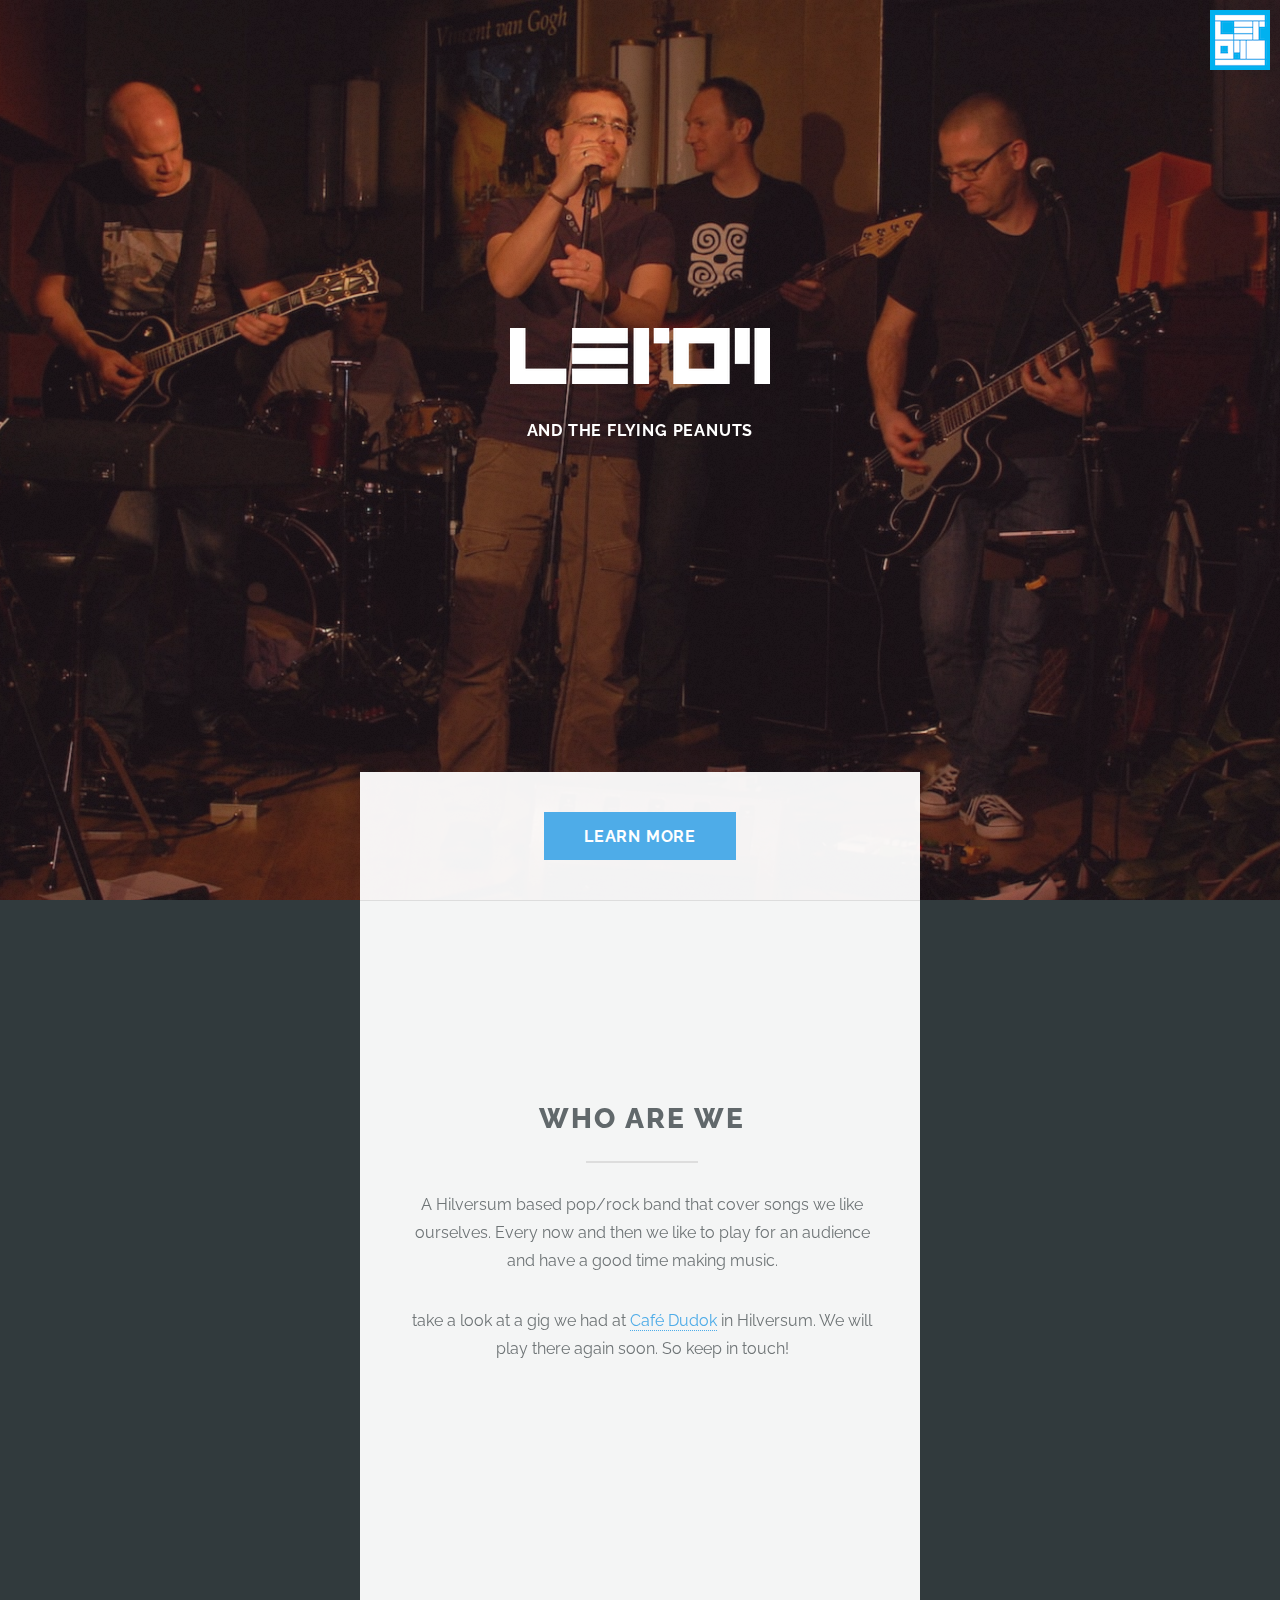
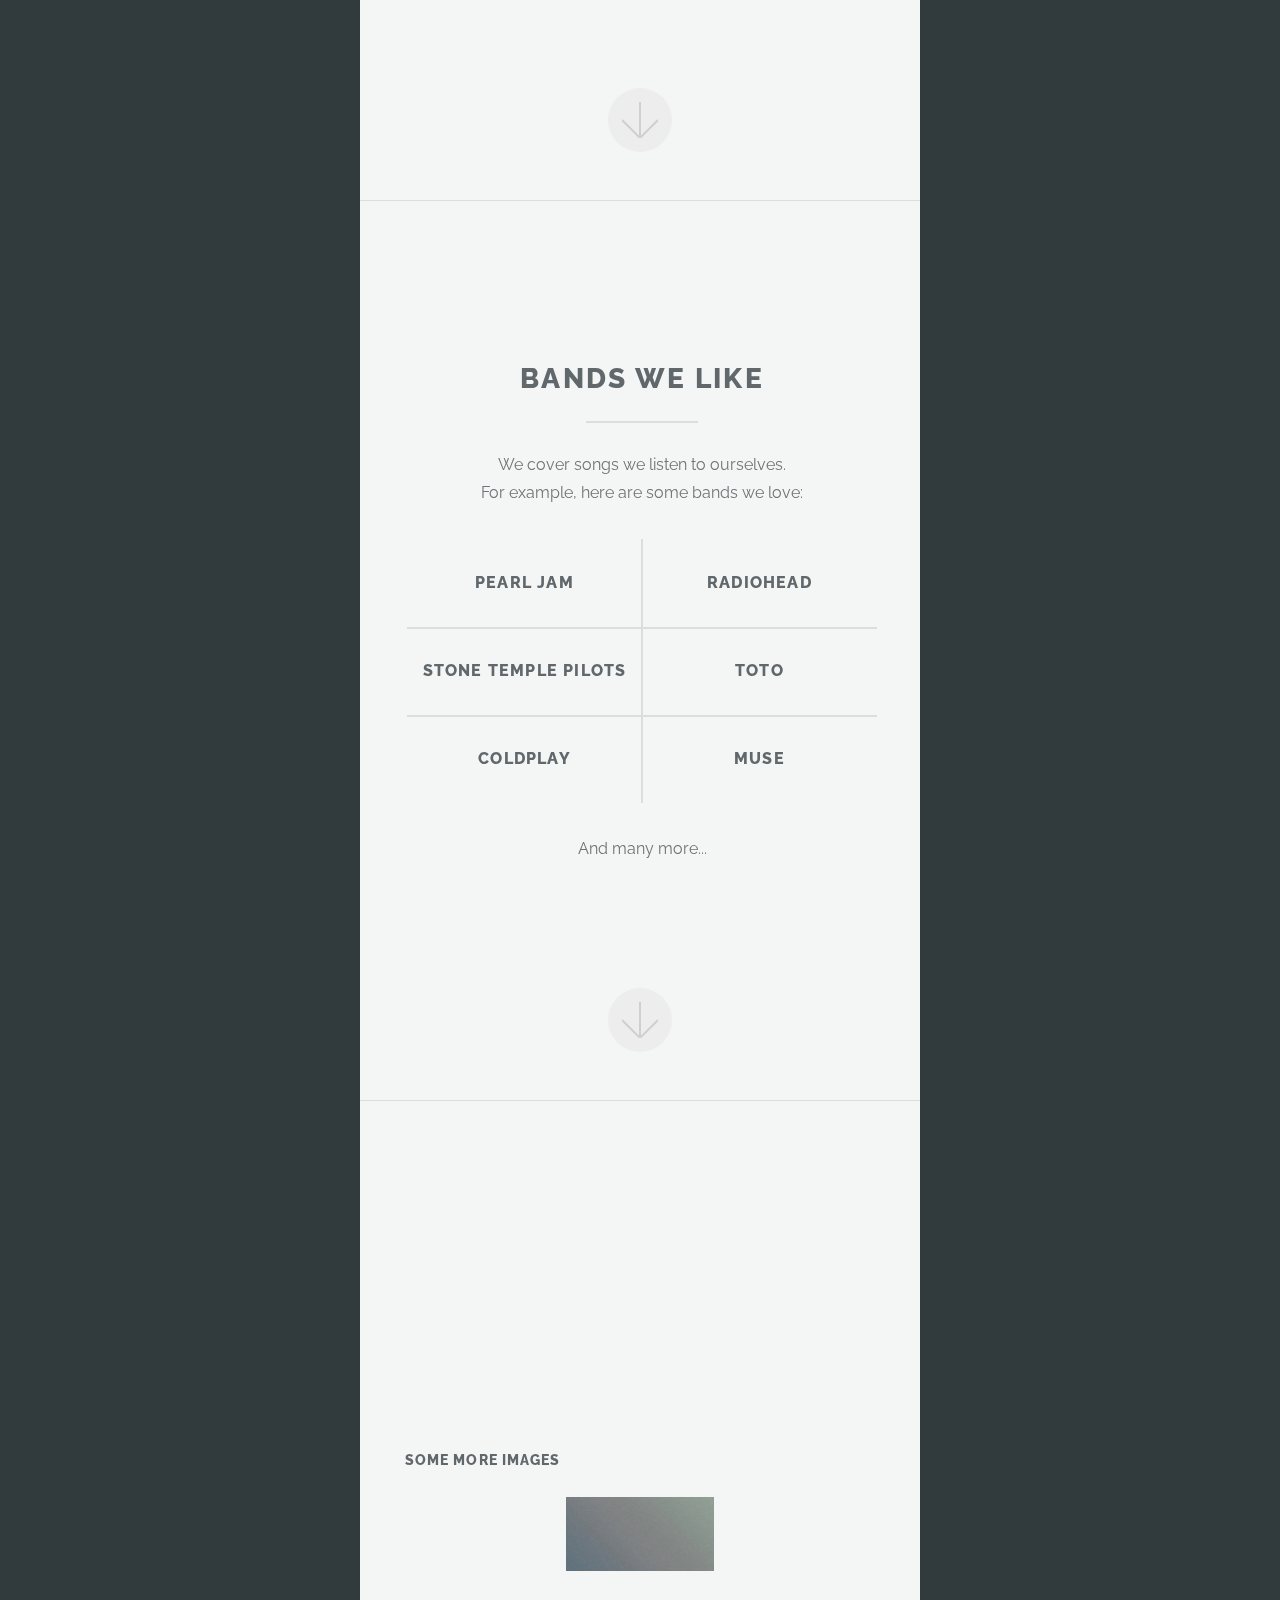
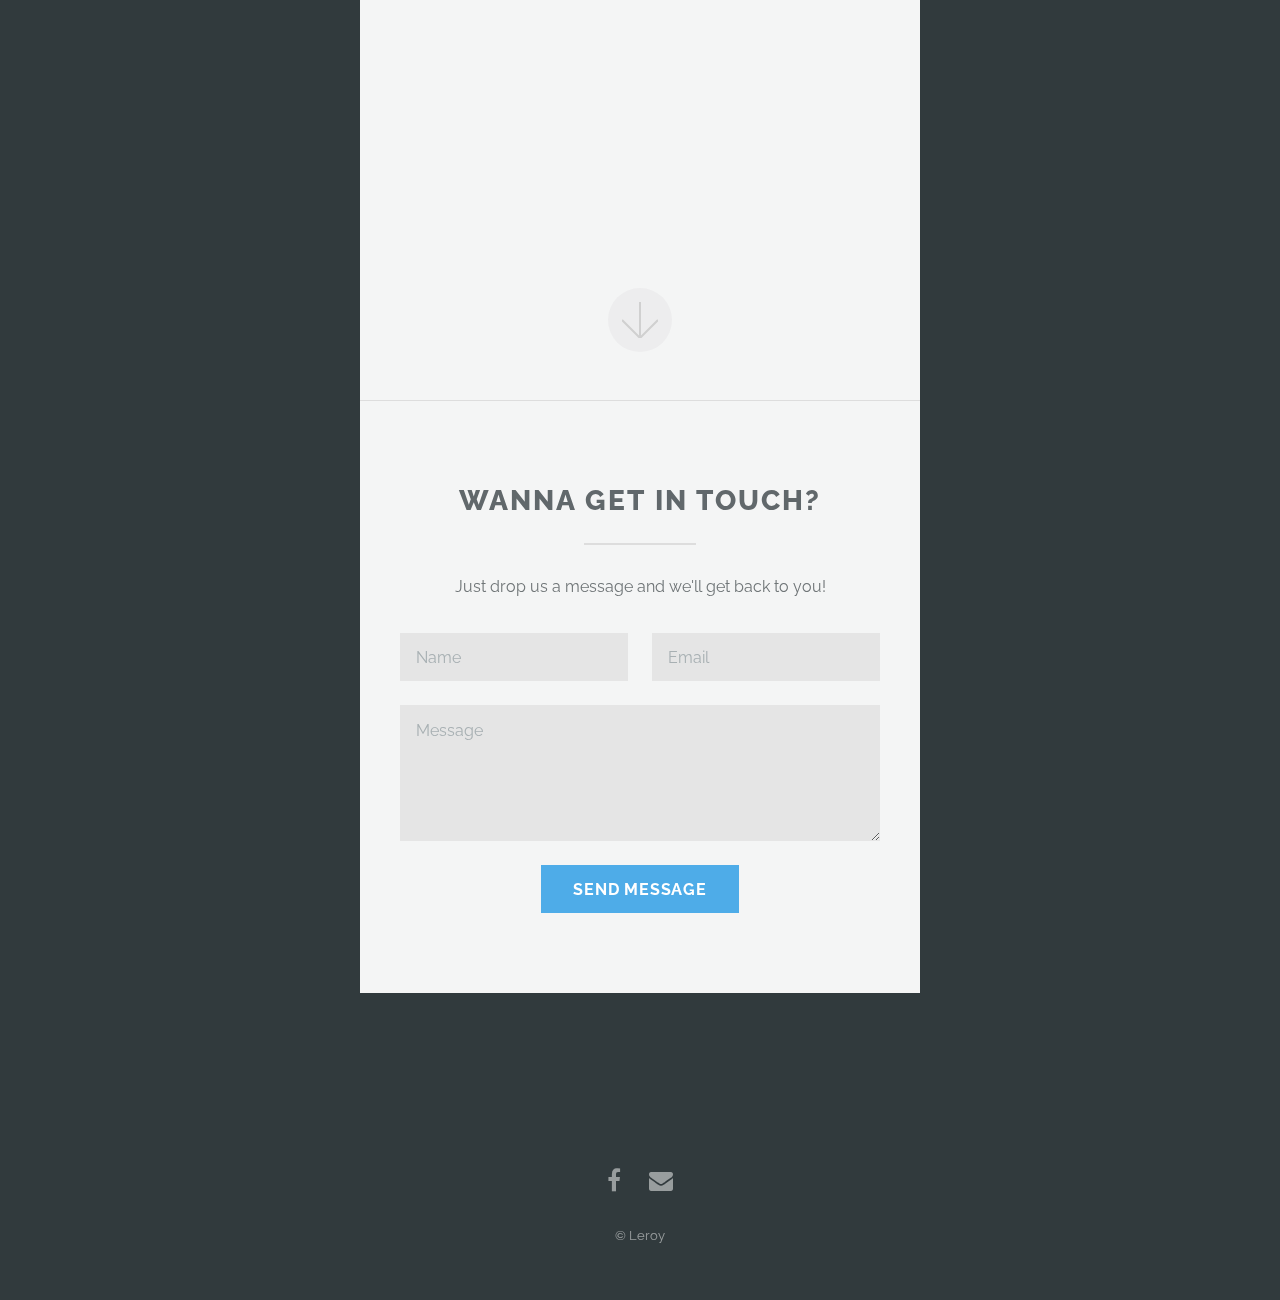
==== commit 6f4842bb: "Small updates" ====
--- a/index.html
+++ b/index.html
@@ -35,7 +35,7 @@
 							<h2>Who are we</h2>
 						</header>
 						<p>A Hilversum based pop/rock band that cover songs we like ourselves. Every now and then we like to play for an audience and have a good time making music.</p>
-            <p>take a look at a gig we had at <a href="http://www.cafedudok.com" target="new">Café Dudok</a> in Hilversum. We will play there again on <a href="https://www.facebook.com/events/167797333655129/" target="facebook">October 1st 2016!</a> The entrance is free, so come and join us!</p>
+            <p>take a look at a gig we had at <a href="http://www.cafedudok.com" target="new">Café Dudok</a> in Hilversum. We will play there again soon. So keep in touch!</p>
             <iframe width="288" src="//www.youtube.com/embed/C-RcfwlR0Xs?showinfo=0" frameborder="0" allowfullscreen></iframe>
 					</div>
 					<a href="#two" class="goto-next scrolly">Next</a>
@@ -76,30 +76,6 @@
 								<!--<span class="icon major fa-coffee"></span>-->
 								<h3>Muse</h3>
 							</li>
-							<!--<li>-->
-								<!--&lt;!&ndash;<span class="icon major fa-coffee"></span>&ndash;&gt;-->
-								<!--<h3>The killers</h3>-->
-							<!--</li>-->
-							<!--<li>-->
-								<!--&lt;!&ndash;<span class="icon major fa-coffee"></span>&ndash;&gt;-->
-								<!--<h3>Triggerfinger</h3>-->
-							<!--</li>-->
-							<!--<li>-->
-								<!--&lt;!&ndash;<span class="icon major fa-coffee"></span>&ndash;&gt;-->
-								<!--<h3>Greenday</h3>-->
-							<!--</li>-->
-							<!--<li>-->
-								<!--&lt;!&ndash;<span class="icon major fa-coffee"></span>&ndash;&gt;-->
-								<!--<h3>Muse</h3>-->
-							<!--</li>-->
-							<!--<li>-->
-								<!--&lt;!&ndash;<span class="icon major fa-coffee"></span>&ndash;&gt;-->
-								<!--<h3>Foo Fighters</h3>-->
-							<!--</li>-->
-							<!--<li>-->
-								<!--&lt;!&ndash;<span class="icon major fa-coffee"></span>&ndash;&gt;-->
-								<!--<h3>Stone Temple Pilots</h3>-->
-							<!--</li>-->
 						</ul>
             <p>And many more...</p>
 					</div>
@@ -107,320 +83,15 @@
 				</div>
 			</section>
 
-		<!-- Three -->
-			<!--<section id="three" class="main special">-->
-				<!--<div class="container">-->
-					<!--<span class="image fit primary"><img src="images/pic03.jpg" alt="" /></span>-->
-					<!--<div class="content">-->
-						<!--<header class="major">-->
-							<!--<h2>Wanna get in touch?</h2>-->
-						<!--</header>-->
-            <!--<p>Just drop us a message and we'll get back to you!</p>-->
-            <!--<ul class="actions">-->
-              <!--<li><a href="#footer" class="button special scrolly">Contact</a></li>-->
-            <!--</ul>-->
-					<!--</div>-->
-					<!--<a href="#footer" class="goto-next scrolly">Next</a>-->
-				<!--</div>-->
-			<!--</section>-->
 
-		<!-- Four -->
-			<section id="four" class="main">
-				<div class="container">
-					<div class="content">
-						<!--<header class="major">-->
-							<!--<h2>Elements</h2>-->
-						<!--</header>-->
-						<!--<section>-->
-							<!--<h4>Text</h4>-->
-							<!--<p>This is <b>bold</b> and this is <strong>strong</strong>. This is <i>italic</i> and this is <em>emphasized</em>.-->
-							<!--This is <sup>superscript</sup> text and this is <sub>subscript</sub> text.-->
-							<!--This is <u>underlined</u> and this is code: <code>for (;;) { ... }</code>. Finally, <a href="#">this is a link</a>.</p>-->
-							<!--<hr />-->
-							<!--<header>-->
-								<!--<h4>Heading with a Subtitle</h4>-->
-								<!--<p>Lorem ipsum dolor sit amet nullam id egestas urna aliquam</p>-->
-							<!--</header>-->
-							<!--<p>Nunc lacinia ante nunc ac lobortis. Interdum adipiscing gravida odio porttitor sem non mi integer non faucibus ornare mi ut ante amet placerat aliquet. Volutpat eu sed ante lacinia sapien lorem accumsan varius montes viverra nibh in adipiscing blandit tempus accumsan.</p>-->
-							<!--<header>-->
-								<!--<h5>Heading with a Subtitle</h5>-->
-								<!--<p>Lorem ipsum dolor sit amet nullam id egestas urna aliquam</p>-->
-							<!--</header>-->
-							<!--<p>Nunc lacinia ante nunc ac lobortis. Interdum adipiscing gravida odio porttitor sem non mi integer non faucibus ornare mi ut ante amet placerat aliquet. Volutpat eu sed ante lacinia sapien lorem accumsan varius montes viverra nibh in adipiscing blandit tempus accumsan.</p>-->
-							<!--<hr />-->
-							<!--<h2>Heading Level 2</h2>-->
-							<!--<h3>Heading Level 3</h3>-->
-							<!--<h4>Heading Level 4</h4>-->
-							<!--<h5>Heading Level 5</h5>-->
-							<!--<h6>Heading Level 6</h6>-->
-							<!--<hr />-->
-							<!--<h5>Blockquote</h5>-->
-							<!--<blockquote>Fringilla nisl. Donec accumsan interdum nisi, quis tincidunt felis sagittis eget tempus euismod. Vestibulum ante ipsum primis in faucibus vestibulum. Blandit adipiscing eu felis iaculis volutpat ac adipiscing accumsan faucibus. Vestibulum ante ipsum primis in faucibus lorem ipsum dolor sit amet nullam adipiscing eu felis.</blockquote>-->
-							<!--<h5>Preformatted</h5>-->
-							<!--<pre><code>i = 0;-->
+    <!-- Four -->
+      <section id="four" class="main">
+        <div class="container">
+          <div class="content">
 
-<!--while (!deck.isInOrder()) {-->
-<!--print 'Iteration ' + i;-->
-<!--deck.shuffle();-->
-<!--i++;-->
-<!--}-->
-
-<!--print 'It took ' + i + ' iterations to sort the deck.';</code></pre>-->
-						<!--</section>-->
-
-						<!--<section>-->
-							<!--<h4>Lists</h4>-->
-							<!--<div class="row">-->
-								<!--<div class="6u 12u$(medium)">-->
-									<!--<h5>Unordered</h5>-->
-									<!--<ul>-->
-										<!--<li>Dolor pulvinar etiam.</li>-->
-										<!--<li>Sagittis adipiscing.</li>-->
-										<!--<li>Felis enim feugiat.</li>-->
-									<!--</ul>-->
-									<!--<h5>Alternate</h5>-->
-									<!--<ul class="alt">-->
-										<!--<li>Dolor pulvinar etiam.</li>-->
-										<!--<li>Sagittis adipiscing.</li>-->
-										<!--<li>Felis enim feugiat.</li>-->
-									<!--</ul>-->
-								<!--</div>-->
-								<!--<div class="6u$ 12u(medium)">-->
-									<!--<h5>Ordered</h5>-->
-									<!--<ol>-->
-										<!--<li>Dolor pulvinar etiam.</li>-->
-										<!--<li>Etiam vel felis viverra.</li>-->
-										<!--<li>Felis enim feugiat.</li>-->
-										<!--<li>Dolor pulvinar etiam.</li>-->
-										<!--<li>Etiam vel felis lorem.</li>-->
-										<!--<li>Felis enim et feugiat.</li>-->
-									<!--</ol>-->
-									<!--<h5>Icons</h5>-->
-									<!--<ul class="icons">-->
-										<!--<li><a href="#" class="icon fa-twitter"><span class="label">Twitter</span></a></li>-->
-										<!--<li><a href="#" class="icon fa-facebook"><span class="label">Facebook</span></a></li>-->
-										<!--<li><a href="#" class="icon fa-instagram"><span class="label">Instagram</span></a></li>-->
-										<!--<li><a href="#" class="icon fa-github"><span class="label">Github</span></a></li>-->
-									<!--</ul>-->
-								<!--</div>-->
-							<!--</div>-->
-							<!--<h5>Actions</h5>-->
-							<!--<ul class="actions">-->
-								<!--<li><a href="#" class="button special">Default</a></li>-->
-								<!--<li><a href="#" class="button">Default</a></li>-->
-							<!--</ul>-->
-							<!--<ul class="actions small">-->
-								<!--<li><a href="#" class="button special small">Small</a></li>-->
-								<!--<li><a href="#" class="button small">Small</a></li>-->
-							<!--</ul>-->
-							<!--<div class="row">-->
-								<!--<div class="6u 12u$(small)">-->
-									<!--<ul class="actions vertical">-->
-										<!--<li><a href="#" class="button special">Default</a></li>-->
-										<!--<li><a href="#" class="button">Default</a></li>-->
-									<!--</ul>-->
-								<!--</div>-->
-								<!--<div class="6u$ 12u$(small)">-->
-									<!--<ul class="actions vertical small">-->
-										<!--<li><a href="#" class="button special small">Small</a></li>-->
-										<!--<li><a href="#" class="button small">Small</a></li>-->
-									<!--</ul>-->
-								<!--</div>-->
-								<!--<div class="6u 12u$(small)">-->
-									<!--<ul class="actions vertical">-->
-										<!--<li><a href="#" class="button special fit">Default</a></li>-->
-										<!--<li><a href="#" class="button fit">Default</a></li>-->
-									<!--</ul>-->
-								<!--</div>-->
-								<!--<div class="6u$ 12u$(small)">-->
-									<!--<ul class="actions vertical small">-->
-										<!--<li><a href="#" class="button special small fit">Small</a></li>-->
-										<!--<li><a href="#" class="button small fit">Small</a></li>-->
-									<!--</ul>-->
-								<!--</div>-->
-							<!--</div>-->
-						<!--</section>-->
-
-						<!--<section>-->
-							<!--<h4>Table</h4>-->
-							<!--<h5>Default</h5>-->
-							<!--<div class="table-wrapper">-->
-								<!--<table>-->
-									<!--<thead>-->
-										<!--<tr>-->
-											<!--<th>Name</th>-->
-											<!--<th>Description</th>-->
-											<!--<th>Price</th>-->
-										<!--</tr>-->
-									<!--</thead>-->
-									<!--<tbody>-->
-										<!--<tr>-->
-											<!--<td>Item One</td>-->
-											<!--<td>Ante turpis integer aliquet porttitor.</td>-->
-											<!--<td>29.99</td>-->
-										<!--</tr>-->
-										<!--<tr>-->
-											<!--<td>Item Two</td>-->
-											<!--<td>Vis ac commodo adipiscing arcu aliquet.</td>-->
-											<!--<td>19.99</td>-->
-										<!--</tr>-->
-										<!--<tr>-->
-											<!--<td>Item Three</td>-->
-											<!--<td> Morbi faucibus arcu accumsan lorem.</td>-->
-											<!--<td>29.99</td>-->
-										<!--</tr>-->
-										<!--<tr>-->
-											<!--<td>Item Four</td>-->
-											<!--<td>Vitae integer tempus condimentum.</td>-->
-											<!--<td>19.99</td>-->
-										<!--</tr>-->
-										<!--<tr>-->
-											<!--<td>Item Five</td>-->
-											<!--<td>Ante turpis integer aliquet porttitor.</td>-->
-											<!--<td>29.99</td>-->
-										<!--</tr>-->
-									<!--</tbody>-->
-									<!--<tfoot>-->
-										<!--<tr>-->
-											<!--<td colspan="2"></td>-->
-											<!--<td>100.00</td>-->
-										<!--</tr>-->
-									<!--</tfoot>-->
-								<!--</table>-->
-							<!--</div>-->
-
-							<!--<h5>Alternate</h5>-->
-							<!--<div class="table-wrapper">-->
-								<!--<table class="alt">-->
-									<!--<thead>-->
-										<!--<tr>-->
-											<!--<th>Name</th>-->
-											<!--<th>Description</th>-->
-											<!--<th>Price</th>-->
-										<!--</tr>-->
-									<!--</thead>-->
-									<!--<tbody>-->
-										<!--<tr>-->
-											<!--<td>Item One</td>-->
-											<!--<td>Ante turpis integer aliquet porttitor.</td>-->
-											<!--<td>29.99</td>-->
-										<!--</tr>-->
-										<!--<tr>-->
-											<!--<td>Item Two</td>-->
-											<!--<td>Vis ac commodo adipiscing arcu aliquet.</td>-->
-											<!--<td>19.99</td>-->
-										<!--</tr>-->
-										<!--<tr>-->
-											<!--<td>Item Three</td>-->
-											<!--<td> Morbi faucibus arcu accumsan lorem.</td>-->
-											<!--<td>29.99</td>-->
-										<!--</tr>-->
-										<!--<tr>-->
-											<!--<td>Item Four</td>-->
-											<!--<td>Vitae integer tempus condimentum.</td>-->
-											<!--<td>19.99</td>-->
-										<!--</tr>-->
-										<!--<tr>-->
-											<!--<td>Item Five</td>-->
-											<!--<td>Ante turpis integer aliquet porttitor.</td>-->
-											<!--<td>29.99</td>-->
-										<!--</tr>-->
-									<!--</tbody>-->
-									<!--<tfoot>-->
-										<!--<tr>-->
-											<!--<td colspan="2"></td>-->
-											<!--<td>100.00</td>-->
-										<!--</tr>-->
-									<!--</tfoot>-->
-								<!--</table>-->
-							<!--</div>-->
-						<!--</section>-->
-
-						<!--<section>-->
-							<!--<h4>Buttons</h4>-->
-							<!--<ul class="actions">-->
-								<!--<li><a href="#" class="button special">Special</a></li>-->
-								<!--<li><a href="#" class="button">Default</a></li>-->
-							<!--</ul>-->
-							<!--<ul class="actions">-->
-								<!--<li><a href="#" class="button">Default</a></li>-->
-								<!--<li><a href="#" class="button small">Small</a></li>-->
-							<!--</ul>-->
-							<!--<ul class="actions fit">-->
-								<!--<li><a href="#" class="button special fit">Fit</a></li>-->
-								<!--<li><a href="#" class="button fit">Fit</a></li>-->
-							<!--</ul>-->
-							<!--<ul class="actions fit small">-->
-								<!--<li><a href="#" class="button special fit small">Fit + Small</a></li>-->
-								<!--<li><a href="#" class="button fit small">Fit + Small</a></li>-->
-							<!--</ul>-->
-							<!--<ul class="actions">-->
-								<!--<li><a href="#" class="button special icon fa-download">Icon</a></li>-->
-								<!--<li><a href="#" class="button icon fa-download">Icon</a></li>-->
-							<!--</ul>-->
-							<!--<ul class="actions">-->
-								<!--<li><span class="button special disabled">Disabled</span></li>-->
-								<!--<li><span class="button disabled">Disabled</span></li>-->
-							<!--</ul>-->
-						<!--</section>-->
-
-						<!--<section>-->
-							<!--<h4>Form</h4>-->
-							<!--<form method="post" action="#">-->
-								<!--<div class="row uniform">-->
-									<!--<div class="6u 12u$(xsmall)">-->
-										<!--<input type="text" name="demo-name" id="demo-name" value="" placeholder="Name" />-->
-									<!--</div>-->
-									<!--<div class="6u$ 12u$(xsmall)">-->
-										<!--<input type="email" name="demo-email" id="demo-email" value="" placeholder="Email" />-->
-									<!--</div>-->
-									<!--<div class="12u$">-->
-										<!--<div class="select-wrapper">-->
-											<!--<select name="demo-category" id="demo-category">-->
-												<!--<option value="">- Category -</option>-->
-												<!--<option value="1">Manufacturing</option>-->
-												<!--<option value="1">Shipping</option>-->
-												<!--<option value="1">Administration</option>-->
-												<!--<option value="1">Human Resources</option>-->
-											<!--</select>-->
-										<!--</div>-->
-									<!--</div>-->
-									<!--<div class="4u 12u$(small)">-->
-										<!--<input type="radio" id="demo-priority-low" name="demo-priority" checked>-->
-										<!--<label for="demo-priority-low">Low</label>-->
-									<!--</div>-->
-									<!--<div class="4u 12u$(small)">-->
-										<!--<input type="radio" id="demo-priority-normal" name="demo-priority">-->
-										<!--<label for="demo-priority-normal">Normal</label>-->
-									<!--</div>-->
-									<!--<div class="4u$ 12u$(small)">-->
-										<!--<input type="radio" id="demo-priority-high" name="demo-priority">-->
-										<!--<label for="demo-priority-high">High</label>-->
-									<!--</div>-->
-									<!--<div class="6u 12u$(small)">-->
-										<!--<input type="checkbox" id="demo-copy" name="demo-copy">-->
-										<!--<label for="demo-copy">Email me a copy</label>-->
-									<!--</div>-->
-									<!--<div class="6u$ 12u$(small)">-->
-										<!--<input type="checkbox" id="demo-human" name="demo-human" checked>-->
-										<!--<label for="demo-human">Not a robot</label>-->
-									<!--</div>-->
-									<!--<div class="12u$">-->
-										<!--<textarea name="demo-message" id="demo-message" placeholder="Enter your message" rows="6"></textarea>-->
-									<!--</div>-->
-									<!--<div class="12u$">-->
-										<!--<ul class="actions">-->
-											<!--<li><input type="submit" value="Send Message" class="special" /></li>-->
-											<!--<li><input type="reset" value="Reset" /></li>-->
-										<!--</ul>-->
-									<!--</div>-->
-								<!--</div>-->
-							<!--</form>-->
-						<!--</section>-->
-
-						<section>
-							<h4>Some more images</h4>
-							<!--<h5>Fit</h5>-->
+            <section>
+              <h4>Some more images</h4>
+              <!--<h5>Fit</h5>-->
 							<div class="box alt">
 								<div class="row uniform 50%">
 									<div class="12u"><span class="image fit"><img src="images/pic08.jpg" alt="" /></span></div>
@@ -432,9 +103,6 @@
 									<div class="4u"><span class="image fit"><img src="images/pic11.jpg" alt="" /></span></div>
 								</div>
 							</div>
-							<!--<h5>Left &amp; Right</h5>-->
-							<!--<p><span class="image left"><img src="images/pic05.jpg" alt="" /></span>Fringilla nisl. Donec accumsan interdum nisi, quis tincidunt felis sagittis eget. tempus euismod. Vestibulum ante ipsum primis in faucibus vestibulum. Blandit adipiscing eu felis iaculis volutpat ac adipiscing accumsan eu faucibus. Integer ac pellentesque praesent tincidunt felis sagittis eget. tempus euismod. Vestibulum ante ipsum primis in faucibus vestibulum. Blandit adipiscing eu felis iaculis volutpat ac adipiscing accumsan eu faucibus. Integer ac pellentesque praesent. Donec accumsan interdum nisi, quis tincidunt felis sagittis eget. tempus euismod. Vestibulum ante ipsum primis in faucibus vestibulum. Blandit adipiscing eu felis iaculis volutpat ac adipiscing accumsan eu faucibus. Integer ac pellentesque praesent tincidunt felis sagittis eget. tempus euismod. Vestibulum ante ipsum primis in faucibus vestibulum. Blandit adipiscing eu felis iaculis volutpat ac adipiscing accumsan eu faucibus. Integer ac pellentesque praesent.</p>-->
-							<!--<p><span class="image right"><img src="images/pic05.jpg" alt="" /></span>Fringilla nisl. Donec accumsan interdum nisi, quis tincidunt felis sagittis eget. tempus euismod. Vestibulum ante ipsum primis in faucibus vestibulum. Blandit adipiscing eu felis iaculis volutpat ac adipiscing accumsan eu faucibus. Integer ac pellentesque praesent tincidunt felis sagittis eget. tempus euismod. Vestibulum ante ipsum primis in faucibus vestibulum. Blandit adipiscing eu felis iaculis volutpat ac adipiscing accumsan eu faucibus. Integer ac pellentesque praesent. Donec accumsan interdum nisi, quis tincidunt felis sagittis eget. tempus euismod. Vestibulum ante ipsum primis in faucibus vestibulum. Blandit adipiscing eu felis iaculis volutpat ac adipiscing accumsan eu faucibus. Integer ac pellentesque praesent tincidunt felis sagittis eget. tempus euismod. Vestibulum ante ipsum primis in faucibus vestibulum. Blandit adipiscing eu felis iaculis volutpat ac adipiscing accumsan eu faucibus. Integer ac pellentesque praesent.</p>-->
 						</section>
 
 					</div>
@@ -460,13 +128,13 @@
 								</ul>
 							</div>
 						</div>
-            <input type="hidden" name="_next" value="http://www.leroyandtheflyingpeanuts.com" />
+            <input type="hidden" name="_next" value="http://www.leroyandtheflyingpeanuts.com/thanks.html" />
 					</form>
         </div>
 				<footer>
 					<ul class="icons">
 						<!--<li><a href="#" class="icon alt fa-twitter"><span class="label">Twitter</span></a></li>-->
-						<li><a href="https://www.facebook.com/events/167797333655129/" class="icon alt fa-facebook"><span class="label">Facebook</span></a></li>
+						<li><a href="https://www.facebook.com/leroyband/" class="icon alt fa-facebook"><span class="label">Facebook</span></a></li>
 						<!--<li><a href="#" class="icon alt fa-instagram"><span class="label">Instagram</span></a></li>-->
 						<!--<li><a href="#" class="icon alt fa-dribbble"><span class="label">Dribbble</span></a></li>-->
 						<li><a href="mailto:leroybandhilversum@gmail.com" target="_top" class="icon alt fa-envelope"><span class="label">Email</span></a></li>
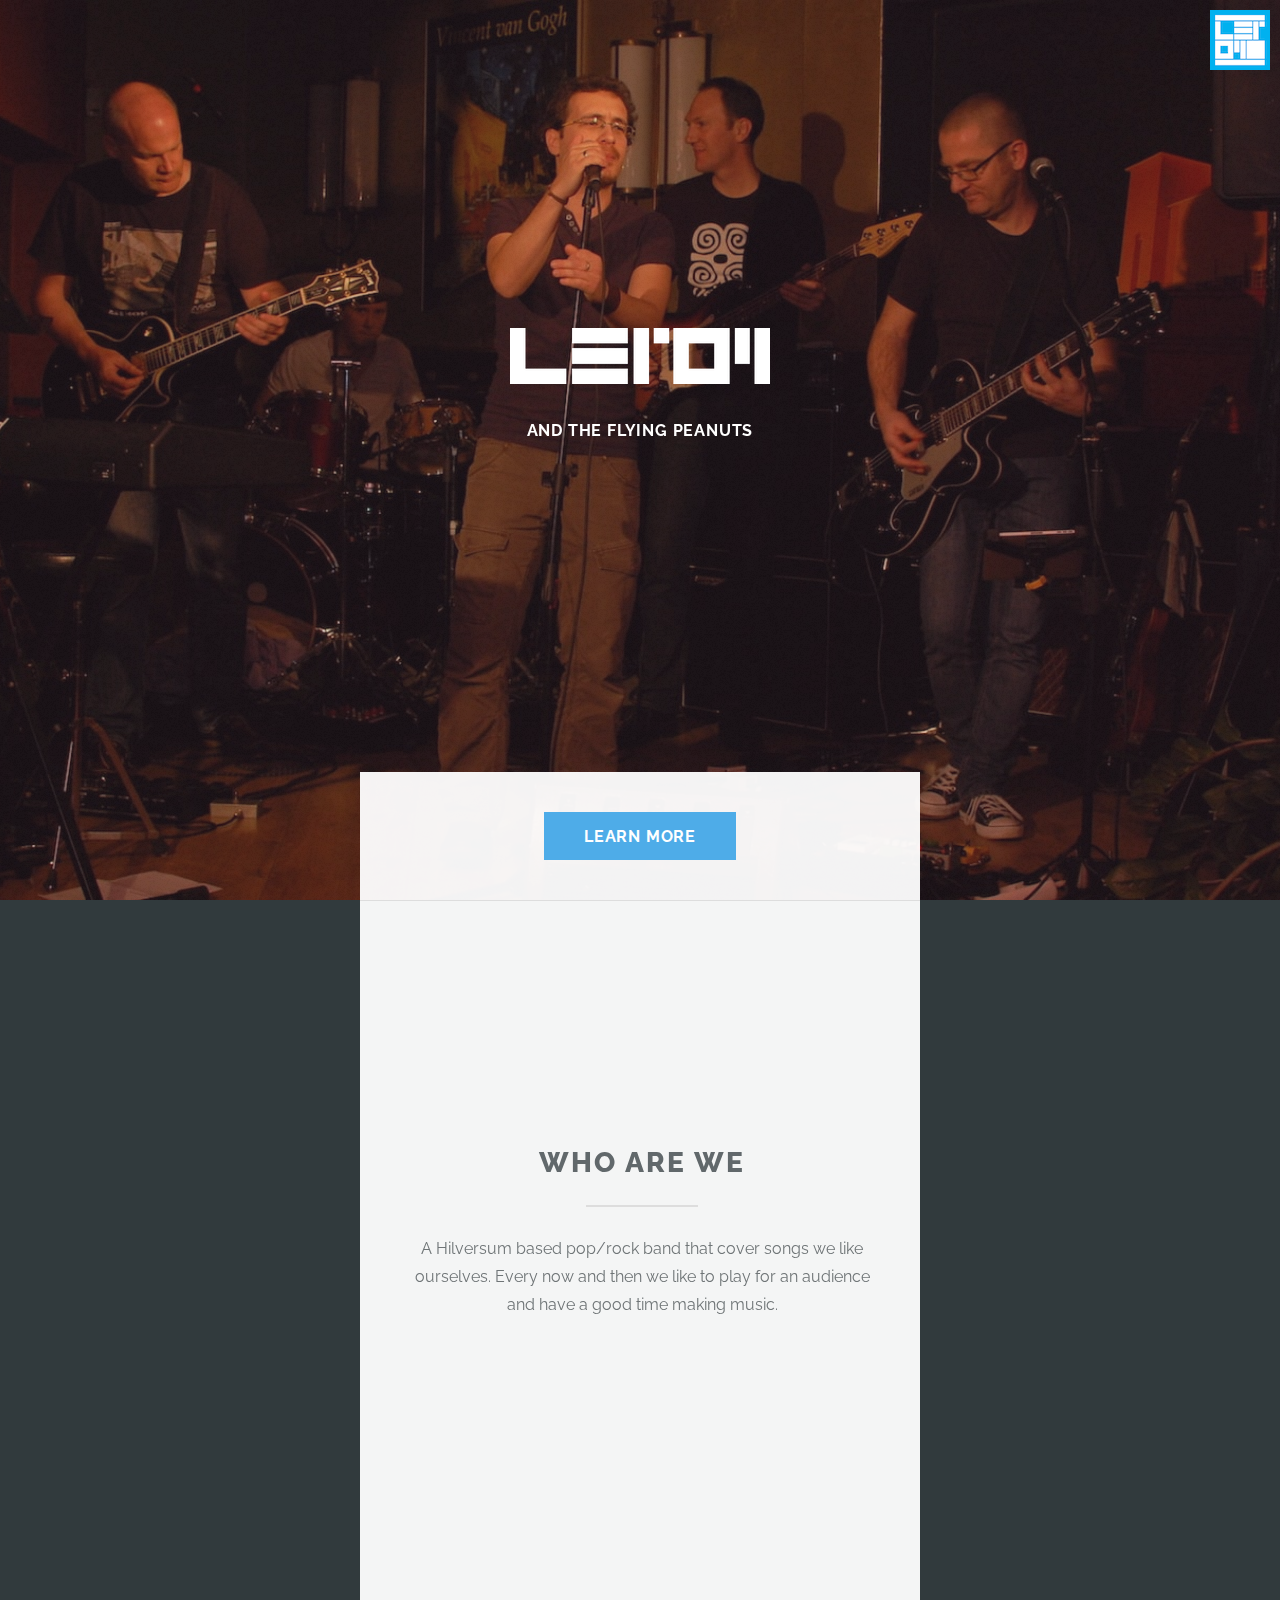
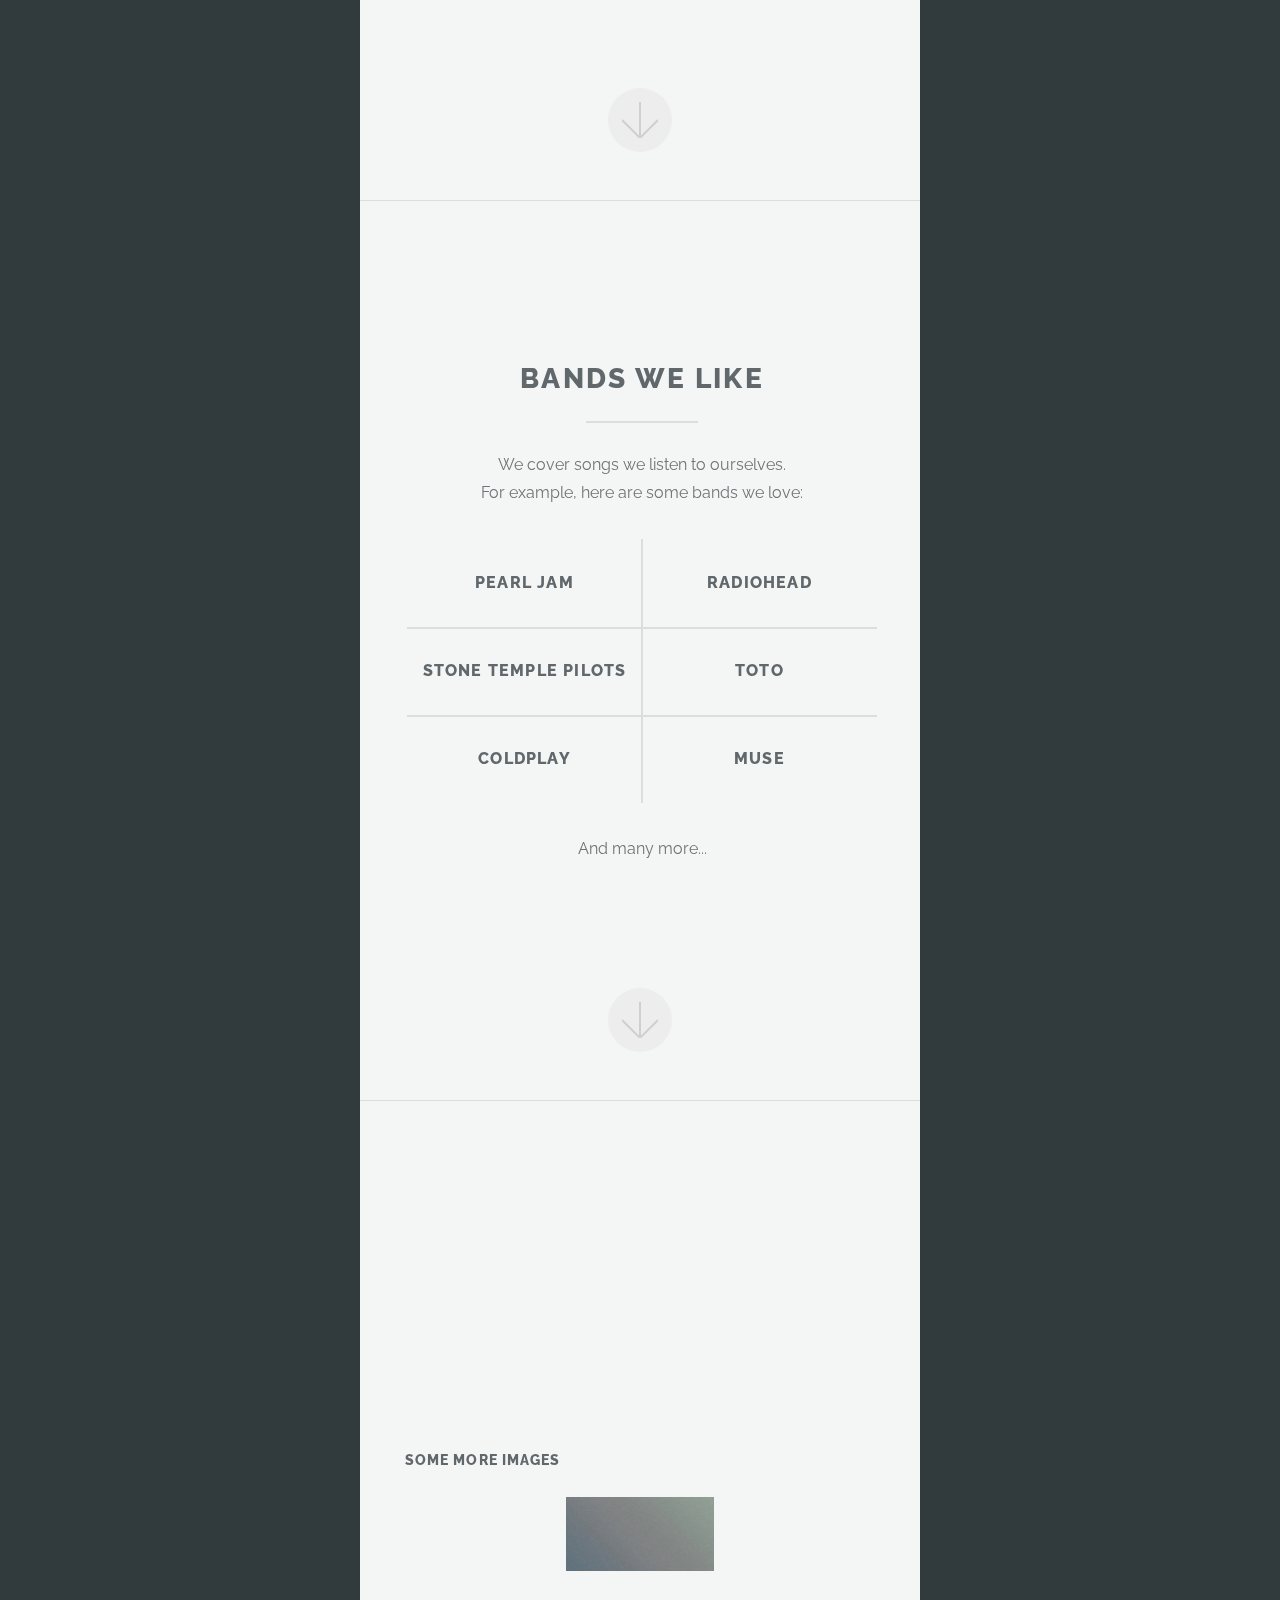
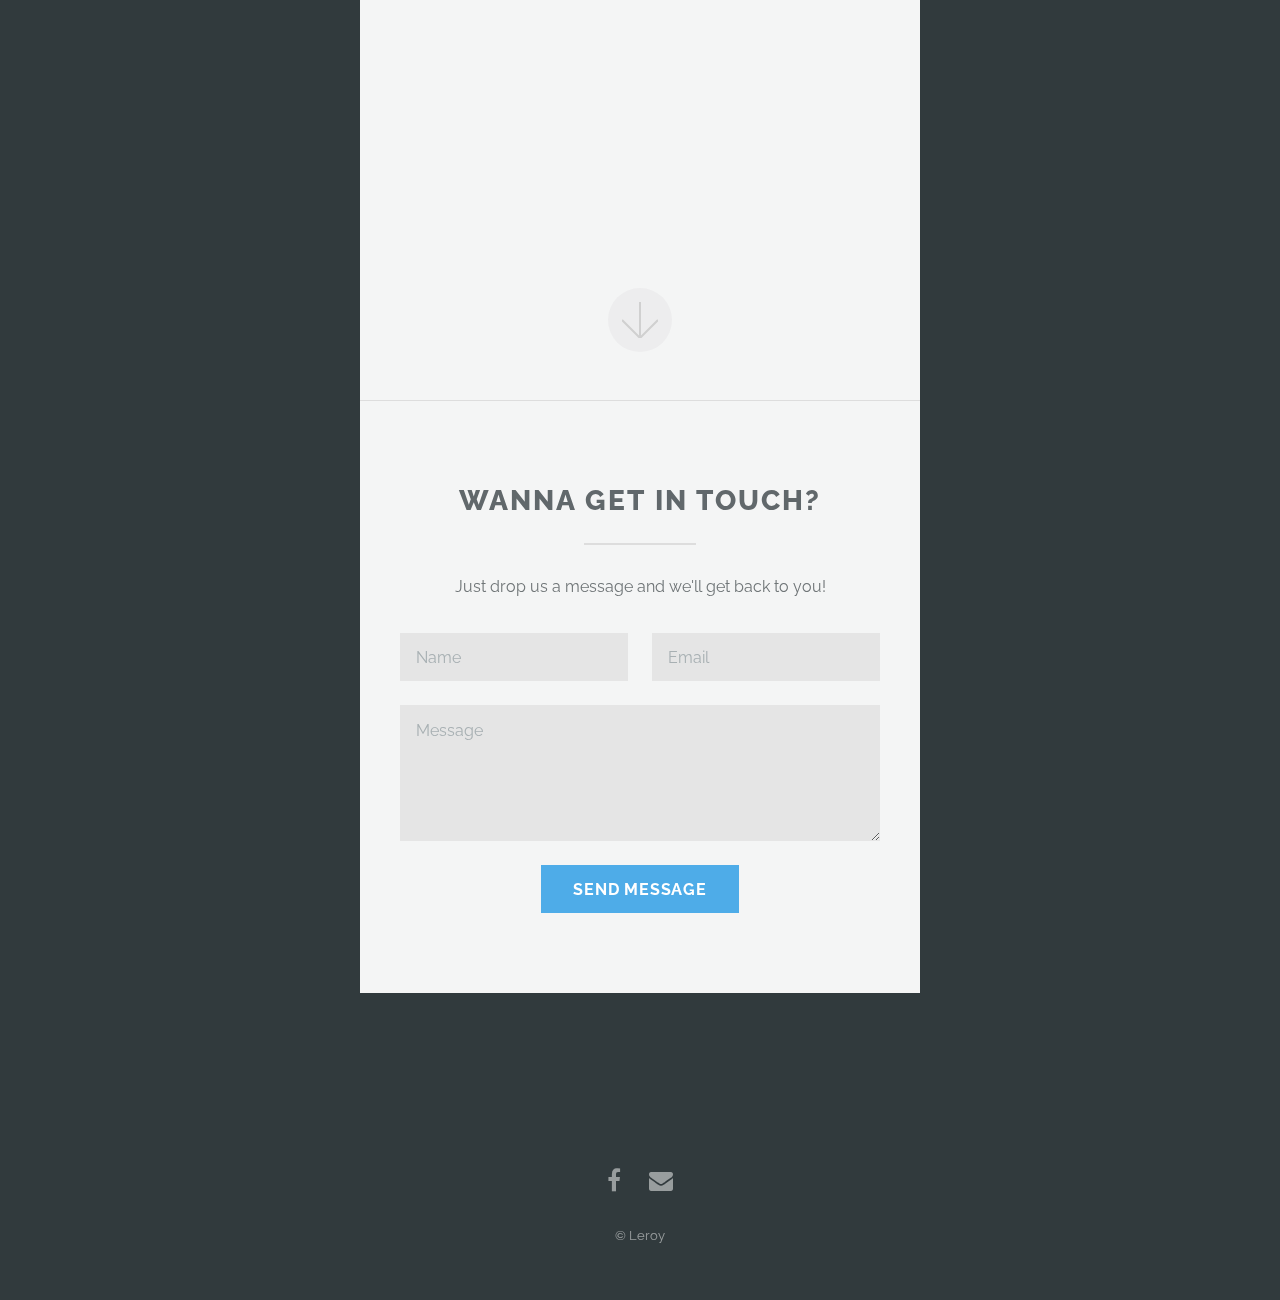
==== commit dcff2058: "new video" ====
--- a/index.html
+++ b/index.html
@@ -35,12 +35,12 @@
 							<h2>Who are we</h2>
 						</header>
 						<p>A Hilversum based pop/rock band that cover songs we like ourselves. Every now and then we like to play for an audience and have a good time making music.</p>
-            <p>take a look at a gig we had at <a href="http://www.cafedudok.com" target="new">Café Dudok</a> in Hilversum. We will play there again soon. So keep in touch!</p>
-            <iframe width="288" src="//www.youtube.com/embed/C-RcfwlR0Xs?showinfo=0" frameborder="0" allowfullscreen></iframe>
+            <iframe width="288" src="//www.youtube.com/embed/lJUSttUg9W4?showinfo=0" frameborder="0" allowfullscreen></iframe>
 					</div>
 					<a href="#two" class="goto-next scrolly">Next</a>
 				</div>
 			</section>
+
 
 		<!-- Two -->
 			<section id="two" class="main special">
@@ -117,7 +117,7 @@
 						<h2>Wanna get in touch?</h2>
 					</header>
           <p>Just drop us a message and we'll get back to you!</p>
-					<form action="https://formspree.io/leroybandhilversum@gmail.com" method="POST">
+					<form action="https://formspree.io/info@leroyandtheflyingpeanuts.nl" method="POST">
 						<div class="row uniform">
 							<div class="6u 12u$(xsmall)"><input type="text" name="name" id="name" placeholder="Name" /></div>
 							<div class="6u$ 12u$(xsmall)"><input type="email" name="email" id="email" placeholder="Email" /></div>
@@ -128,7 +128,7 @@
 								</ul>
 							</div>
 						</div>
-            <input type="hidden" name="_next" value="http://www.leroyandtheflyingpeanuts.com/thanks.html" />
+            <input type="hidden" name="_next" value="http://www.leroyandtheflyingpeanuts.nl/thanks.html" />
 					</form>
         </div>
 				<footer>
@@ -137,7 +137,7 @@
 						<li><a href="https://www.facebook.com/leroyband/" class="icon alt fa-facebook"><span class="label">Facebook</span></a></li>
 						<!--<li><a href="#" class="icon alt fa-instagram"><span class="label">Instagram</span></a></li>-->
 						<!--<li><a href="#" class="icon alt fa-dribbble"><span class="label">Dribbble</span></a></li>-->
-						<li><a href="mailto:leroybandhilversum@gmail.com" target="_top" class="icon alt fa-envelope"><span class="label">Email</span></a></li>
+						<li><a href="mailto:info@leroyandtheflyingpeanuts.nl" target="_top" class="icon alt fa-envelope"><span class="label">Email</span></a></li>
 					</ul>
 					<ul class="copyright">
 						<li>&copy; Leroy</li>
